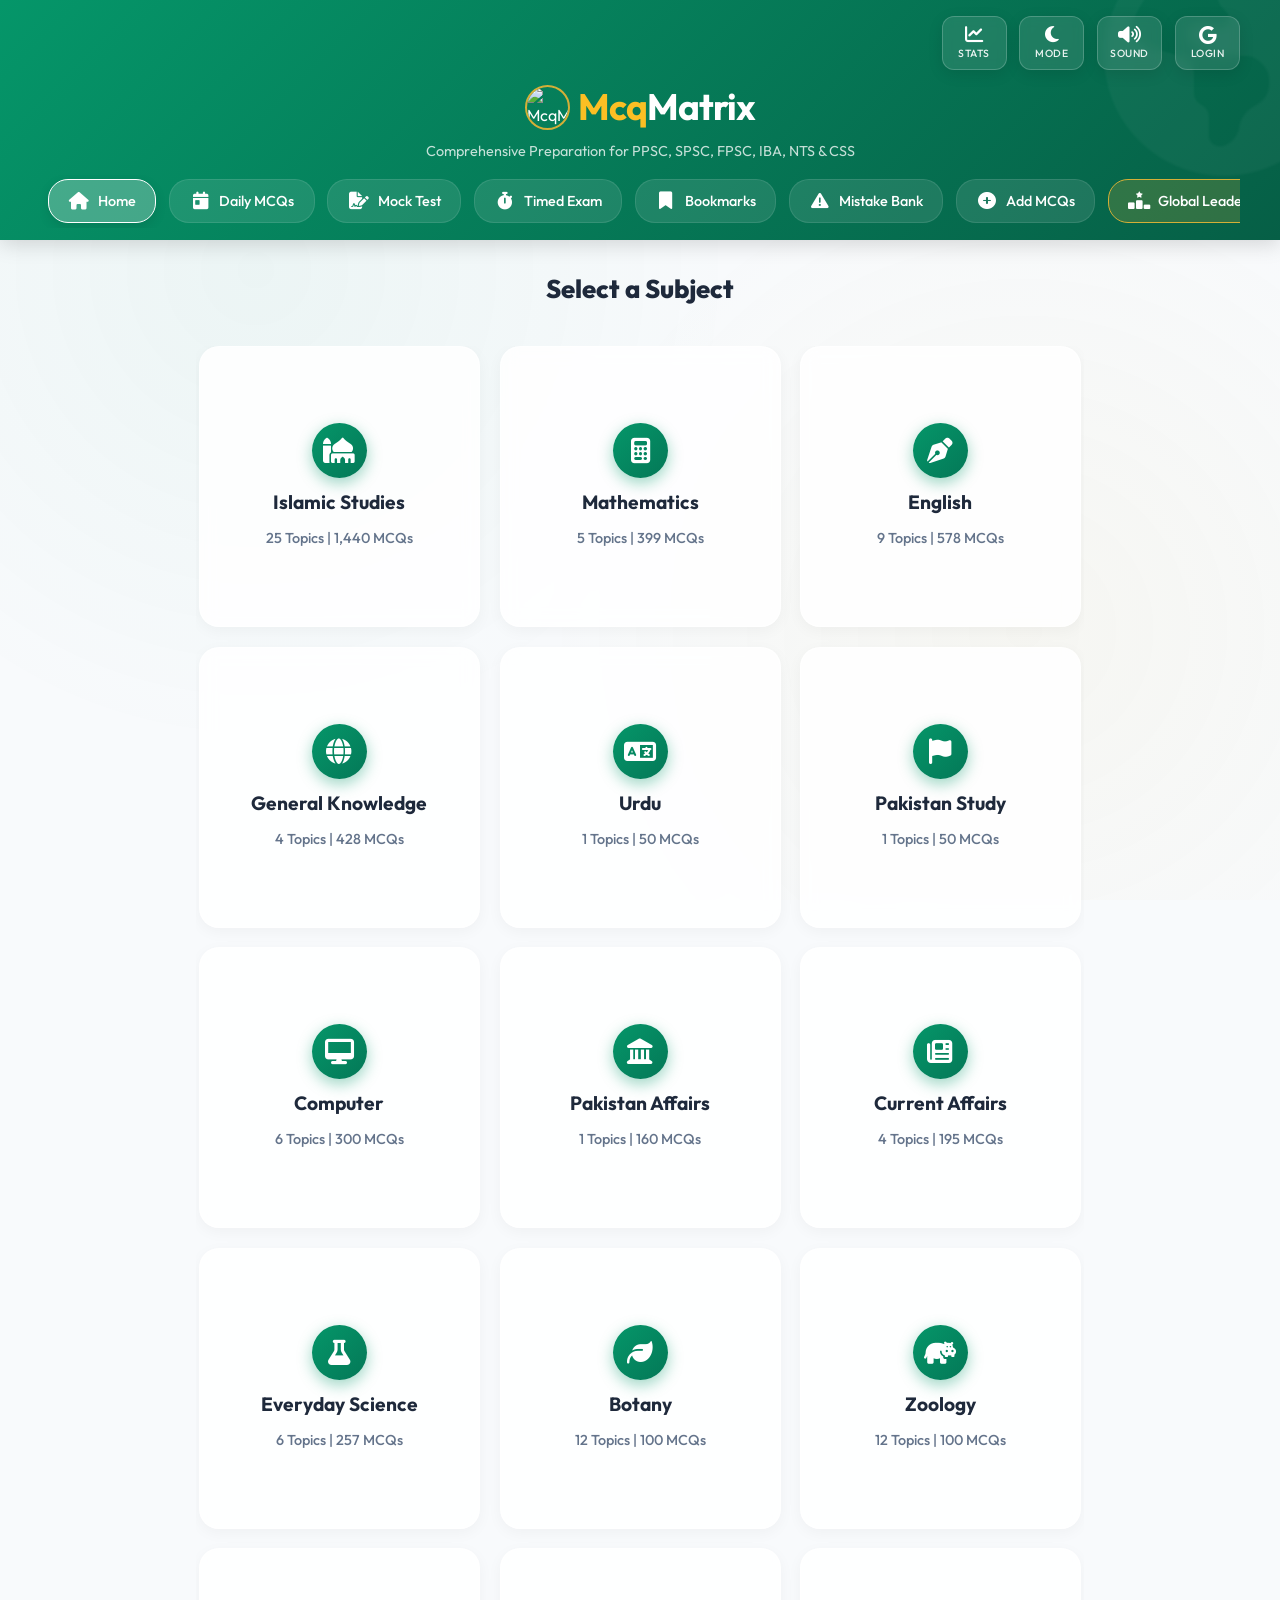
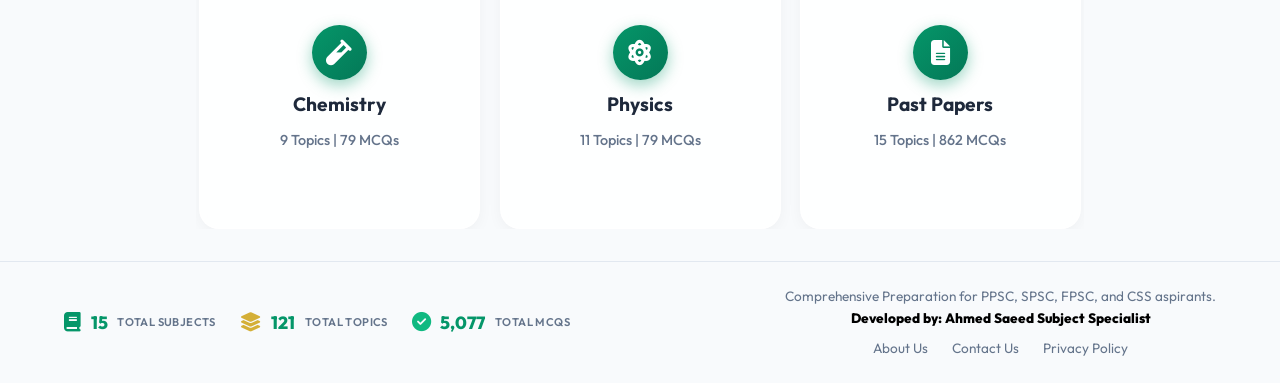
==== index.html @ e0c0b0e8 "Add files via upload" ====
<!DOCTYPE html>
<html lang="en">

<head>
    <meta charset="UTF-8">
    <meta name="viewport" content="width=device-width, initial-scale=1.0, maximum-scale=1.0, user-scalable=no">
    <meta name="theme-color" content="#1e40af">
    <script type="text/javascript">
        // GitHub Pages SPA Hero
        // https://github.com/rafgraph/spa-github-pages
        (function (l) {
            if (l.search[1] === '/') {
                var decoded = l.search.slice(1).split('&').map(function (s) {
                    return s.replace(/~and~/g, '&')
                }).join('?');
                window.history.replaceState(null, null,
                    l.pathname.slice(0, -1) + decoded + l.hash
                );
            }
        }(window.location))
    </script>
    <!-- Primary Meta Tags -->
    <title id="seo-title">McqMatrix | Competitive Exam Preparation</title>
    <meta name="title" id="seo-meta-title" content="McqMatrix | Competitive Exam Preparation">
    <meta name="description" id="seo-description"
        content="Comprehensive Preparation for PPSC, SPSC, FPSC, IBA, NTS & CSS. Master top-quality MCQs across multiple subjects online for free on McqMatrix.">


    <!-- Open Graph / Facebook -->
    <meta property="og:type" content="website">
    <meta property="og:url" id="og-url" content="https://ahmedsaeedss.github.io/">
    <meta property="og:title" id="og-title" content="McqMatrix | Competitive Exam Preparation">
    <meta property="og:description" id="og-description"
        content="Comprehensive Preparation for PPSC, SPSC, FPSC, IBA, NTS & CSS. Master top-quality MCQs across multiple subjects online for free.">
    <!-- Twitter -->
    <meta property="twitter:card" content="summary_large_image">
    <meta property="twitter:url" id="twitter-url" content="https://ahmedsaeedss.github.io/">
    <meta property="twitter:title" id="twitter-title" content="McqMatrix | Competitive Exam Preparation">
    <meta property="twitter:description" id="twitter-description"
        content="Comprehensive Preparation for PPSC, SPSC, FPSC, IBA, NTS & CSS. Master top-quality MCQs across multiple subjects online for free.">
    <link rel="preconnect" href="https://fonts.googleapis.com">
    <link rel="preconnect" href="https://fonts.gstatic.com" crossorigin>
    <link rel="preload" href="https://cdn.jsdelivr.net/npm/jameel-noori/fonts/jameel-noori-nastaleeq4.woff2" as="font" type="font/woff2" crossorigin>
    <link
        href="https://fonts.googleapis.com/css2?family=Outfit:wght@300;400;500;600;700&family=Amiri:wght@400;700&family=Playfair+Display:ital,wght@0,400..900;1,400..900&display=swap"
        rel="stylesheet">
    <link href="https://cdn.jsdelivr.net/npm/jameel-noori@1.1.2/jameel-noori.min.css" rel="stylesheet">

    <!-- Font Awesome -->
    <link rel="stylesheet" href="https://cdnjs.cloudflare.com/ajax/libs/font-awesome/6.5.1/css/all.min.css">

    <!-- Custom CSS -->
    <link rel="stylesheet" href="styles.css?v=1.1">

    <!-- PWA Manifest -->
    <link rel="manifest" href="manifest.json">
    <meta name="theme-color" content="#059669">
    <link rel="apple-touch-icon" href="icon-192x192.png">

    <!-- jsPDF & html2pdf Library for PDF Export -->
    <script src="https://cdnjs.cloudflare.com/ajax/libs/html2pdf.js/0.10.1/html2pdf.bundle.min.js"></script>
</head>

<body>
    <!-- Side Ad Banners (Desktop Only) -->
    <div class="side-ad-container left-ad">
        <span class="ad-label-vert">ADVERTISEMENT</span>
    </div>
    <div class="side-ad-container right-ad">
        <span class="ad-label-vert">ADVERTISEMENT</span>
    </div>

    <div id="menu-overlay" class="drawer-overlay hidden"></div>

    <div class="background-pattern"></div>

    <header class="app-header">
        <!-- Decorative Background Icons -->
        <div class="header-bg-icons">
            <i class="fa-solid fa-earth-americas globe-icon"></i>
            <i class="fa-solid fa-graduation-cap cap-icon"></i>
        </div>
        <div class="header-controls">
            <button id="menu-toggle" class="control-btn mobile-only" aria-label="Open Menu" title="Open Menu">
                <i class="fa-solid fa-bars"></i>
            </button>
            <button id="dashboard-toggle" class="control-btn" aria-label="View Dashboard" title="View Dashboard">
                <i class="fa-solid fa-chart-line"></i>
                <span class="btn-label">Stats</span>
            </button>
            <button id="theme-toggle" class="control-btn" aria-label="Toggle Dark Mode" title="Toggle Dark Mode">
                <i class="fa-solid fa-moon"></i>
                <span class="btn-label">Mode</span>
            </button>
            <button id="sound-toggle" class="control-btn" aria-label="Toggle Sound" title="Toggle Sound">
                <i class="fa-solid fa-volume-high"></i>
                <span class="btn-label">Sound</span>
            </button>
            <button id="auth-btn" class="control-btn auth-btn-unlogged" aria-label="Login with Google"
                title="Login with Google">
                <i class="fa-brands fa-google"></i>
                <span class="btn-label" id="auth-btn-label">Login</span>
            </button>
            <button id="install-app-btn" class="control-btn hidden" aria-label="Install App" title="Install App" style="color: #059669; border: 1px solid #059669; border-radius: 50%;">
                <i class="fa-solid fa-download"></i>
                <span class="btn-label">Install</span>
            </button>
        </div>
        <div class="logo" id="home-logo" style="cursor: pointer; display: flex; align-items: center; gap: 8px;">
            <img src="logo/mcqmatrix_logo.png" alt="McqMatrix Logo" style="height: 45px; width: 45px; border-radius: 50%; object-fit: cover; border: 2px solid var(--accent);">
            <h1 id="logo-text" style="margin: 0;"><span>Mcq</span>Matrix</h1>
        </div>



        <p class="subtitle">Comprehensive Preparation for PPSC, SPSC, FPSC, IBA, NTS & CSS</p>

        <nav class="main-nav">
            <ul class="nav-links">
                <li><a href="#" id="nav-home" class="nav-item active"><i class="fa-solid fa-house"></i> Home</a></li>
                <li><a href="#" id="nav-daily" class="nav-item"><i class="fa-solid fa-calendar-day"></i> Daily MCQs</a>
                </li>
                <li><a href="#" id="nav-mock" class="nav-item"><i class="fa-solid fa-file-signature"></i> Mock Test</a>
                </li>
                <li><a href="#" id="nav-exam" class="nav-item"><i class="fa-solid fa-stopwatch"></i> Timed Exam</a>
                </li>
                <li><a href="#" id="nav-bookmarks" class="nav-item"><i class="fa-solid fa-bookmark"></i> Bookmarks</a>
                </li>
                <li><a href="#" id="nav-mistakes" class="nav-item"><i class="fa-solid fa-triangle-exclamation"></i>
                        Mistake Bank</a>
                </li>
                <li><a href="#" id="nav-add-mcq" class="nav-item"><i class="fa-solid fa-circle-plus"></i>
                        Add MCQs</a>
                </li>
                <li><a href="#" id="nav-leaderboard" class="nav-item"
                        style="background: rgba(212, 175, 55, 0.2); border-color: var(--accent); color: var(--accent);"><i
                            class="fa-solid fa-ranking-star"></i> Global Leaderboard</a>
                </li>
                <li id="nav-item-admin" class="hidden"><a href="#" id="nav-admin" class="nav-item" style="color: #ef4444;"><i class="fa-solid fa-lock"></i> Admin</a></li>
            </ul>
        </nav>
    </header>

    <main class="app-container">

        <!-- Screen 1: Category/Subject Selection -->
        <section id="category-screen" class="screen active">
            
            <div class="category-header-row" style="position: relative; display: flex; align-items: center; justify-content: center; margin-bottom: 2rem; min-height: 50px; width: 100%;">
                <button class="back-btn hidden" id="back-to-prev-category" aria-label="Go back" style="position: absolute; left: 0; top: 50%; transform: translateY(-50%); margin-bottom: 0; padding: 0.5rem 1rem; white-space: nowrap; z-index: 10;">
                    <i class="fa-solid fa-arrow-left"></i> Back
                </button>
                <div class="screen-header" style="text-align: center; margin-bottom: 0; width: 100%;">
                    <h2 id="main-section-title" style="margin: 0; font-size: 1.6rem; font-weight: 800;">Select a Subject</h2>
                </div>
            </div>



            <!-- Job Alerts Section -->
            <div id="job-alerts-section" class="jobs-alerts-container hidden" style="margin-bottom: 2rem;">
                <div class="jobs-header" style="display: flex; align-items: center; gap: 0.5rem; margin-bottom: 1rem;">
                    <i class="fa-solid fa-bullhorn" style="color: #ef4444; font-size: 1.2rem;"></i>
                    <h3 style="margin: 0; font-size: 1.2rem;">Latest Jobs & Alerts</h3>
                </div>
                <div id="jobs-list" class="jobs-list" style="display: flex; flex-direction: column; gap: 0.8rem;">
                    <!-- Jobs will be injected here -->
                </div>
            </div>

            <div id="categories-grid" class="categories-grid">
                <!-- Categories/Subcategories will be injected here by JS -->
            </div>

        </section>

        <!-- Screen 2: Set (Quiz) Selection -->
        <section id="set-screen" class="screen">
            <button class="back-btn" id="back-to-home-from-sets" aria-label="Go back">
                <i class="fa-solid fa-arrow-left"></i> Back
            </button>
            <div class="screen-header">
                <h2 id="set-category-title">Category Quizzes</h2>
                <p>Select a 10-Question Quiz.</p>
            </div>
            <div class="categories-grid" id="sets-grid">
                <!-- Sets will be injected here by JS -->
            </div>
        </section>

        <!-- Screen 3: Quiz Application -->
        <section id="quiz-screen" class="screen">
            <div class="quiz-header" style="position: relative; display: flex; align-items: flex-start; justify-content: center; margin-bottom: 2rem; min-height: 60px; width: 100%;">
                <button id="back-to-categories" class="back-btn" title="Back" style="position: absolute; left: 0; top: 0; margin-bottom: 0; padding: 0.5rem 1rem; z-index: 10;">
                    <i class="fa-solid fa-arrow-left"></i> Back
                </button>
                <div class="header-info" style="text-align: center; width: 100%; display: flex; flex-direction: column; align-items: center;">
                    <h2 id="current-category-title" style="margin: 0 0 0.5rem 0; font-size: 1.5rem; font-weight: 800;">Topic Name</h2>
                    <div class="progress-info" style="width: 100%; max-width: 300px;">
                        <span id="question-progress-text">1 / 10</span>
                        <div class="progress-bar">
                            <div class="progress-fill" id="progress-fill"></div>
                        </div>
                    </div>
                </div>
            </div>


            <div class="timer-container" id="timer-container">
                <div class="timer-bar" id="timer-bar"></div>
                <div class="timer-text"><i class="fa-regular fa-clock"></i> <span id="time-left">60</span>s</div>
            </div>

            <div class="question-container">
                <div class="translate-bar">
                    <button id="read-aloud-btn" class="icon-btn" title="Read Aloud">
                        <i class="fa-solid fa-volume-high"></i>
                    </button>
                    <button id="translate-btn" class="secondary-btn translate-btn" aria-label="Toggle Urdu Translation"
                        title="Toggle Urdu Translation">
                        <i class="fa-solid fa-language"></i> <span class="trans-text"
                            style="font-family: 'Jameel Noori Nastaleeq', serif;">اردو</span>
                    </button>
                    <button id="bookmark-btn" class="icon-btn bookmark-btn" title="Bookmark Question">
                        <i class="fa-regular fa-bookmark"></i>
                    </button>
                </div>
                <h3 id="question-text" class="question-text">Question goes here?</h3>

                <div class="options-grid" id="options-container">
                    <!-- Options injected by JS -->
                </div>

                <div class="feedback-container hidden" id="feedback-container">
                    <div class="feedback-content">
                        <h4>Explanation:</h4>
                        <p id="explanation-text"></p>
                    </div>
                </div>

                <div class="action-buttons">
                    <button id="submit-btn" class="primary-btn" disabled>Check Answer</button>
                    <button id="next-btn" class="primary-btn hidden">Next Question &nbsp;<i
                            class="fa-solid fa-arrow-right"></i></button>
                </div>
            </div>
        </section>

        <!-- Screen 4: Results -->
        <section id="result-screen" class="screen">
            <div class="result-card">
                <div class="trophy-icon">
                    <i class="fa-solid fa-award"></i>
                </div>
                <h2>Quiz Completed!</h2>
                <p class="result-message" id="result-message">Great effort!</p>

                <div class="score-display">
                    <div class="score-circle">
                        <span id="final-score">0</span>
                        <span class="score-divider">/</span>
                        <span id="total-questions">10</span>
                    </div>
                </div>

                <!-- Detailed Analytics Report Card -->
                <div id="quiz-report-card" class="report-card hidden">
                    <h3><i class="fa-solid fa-chart-pie"></i> Detailed Performance Report</h3>
                    <div class="report-stats">
                        <div class="report-stat-item">
                            <span class="label">Time Taken</span>
                            <span id="report-time" class="value">00:00</span>
                        </div>
                        <div class="report-stat-item">
                            <span class="label">Accuracy</span>
                            <span id="report-accuracy" class="value">0%</span>
                        </div>
                    </div>
                    <div class="weak-areas">
                        <h4><i class="fa-solid fa-triangle-exclamation" style="color: var(--danger);"></i> Topics to
                            Improve:</h4>
                        <ul id="weak-topics-list"></ul>
                    </div>
                    <div class="chart-wrapper">
                        <canvas id="improvement-chart"></canvas>
                    </div>
                </div>

                <div class="result-actions" style="margin-top: 2rem;">
                    <button id="retry-btn" class="secondary-btn"><i class="fa-solid fa-rotate-right"></i> Retry Quiz</button>
                    <button id="next-set-btn" class="primary-btn hidden">Next Quiz <i class="fa-solid fa-forward"></i></button>
                    <button id="home-btn" class="primary-btn"><i class="fa-solid fa-house"></i> Home</button>
                </div>
            </div>
        </section>

        <!-- Screen: About Us -->
        <section id="about-screen" class="screen">
            <button class="back-btn back-to-home" aria-label="Go back">
                <i class="fa-solid fa-arrow-left"></i> Back to Home
            </button>
            <div class="screen-header">
                <h2>About Us</h2>
                <p>Welcome to McqMatrix</p>
            </div>
            <div class="info-content card" style="background: var(--card-bg); padding: 2rem; border-radius: 12px; margin-top: 1rem; border: 1px solid var(--border-color); box-shadow: var(--shadow);">
                <p><strong>McqMatrix</strong> is a leading online platform dedicated to providing high-quality, comprehensive Multiple Choice Questions (MCQs) for competitive exam preparation.</p>
                <p>Our mission is to empower students and professionals aiming for PPSC, SPSC, FPSC, IBA, NTS, and CSS exams with the best free resources available on the internet.</p>
                <p>Curated by <strong>Ahmed Saeed (Subject Specialist)</strong>, all data is meticulously checked for accuracy to ensure you get the reliable study material you deserve.</p>
            </div>

        </section>

        <!-- Screen: Contact Us -->
        <section id="contact-screen" class="screen">
            <button class="back-btn back-to-home" aria-label="Go back">
                <i class="fa-solid fa-arrow-left"></i> Back to Home
            </button>
            <div class="screen-header">
                <h2>Contact Us</h2>
                <p>We'd love to hear from you</p>
            </div>
            <div class="info-content card" style="background: var(--card-bg); padding: 2.5rem; border-radius: 16px; margin-top: 1rem; border: 1px solid var(--border-color); box-shadow: var(--shadow); max-width: 600px; margin-left: auto; margin-right: auto;">
                <p style="margin-bottom: 2rem; color: var(--text-muted); text-align: center;">Have a question, feedback, or found an error? Send us a message and our team will get back to you soon.</p>
                
                <form id="contact-form">
                    <div class="review-form-group">
                        <label for="contact-name"><i class="fa-solid fa-user"></i> Full Name <span style="color:red">*</span></label>
                        <input type="text" id="contact-name" class="form-control" placeholder="e.g. Ali Khan" required>
                    </div>

                    <div class="review-form-group">
                        <label for="contact-email"><i class="fa-solid fa-envelope"></i> Email Address <span style="color:red">*</span></label>
                        <input type="email" id="contact-email" class="form-control" placeholder="yourname@example.com" required>
                    </div>

                    <div class="review-form-group">
                        <label for="contact-subject"><i class="fa-solid fa-tag"></i> Subject / Reason</label>
                        <input type="text" id="contact-subject" class="form-control" placeholder="e.g. Question Correction, Feedback">
                    </div>

                    <div class="review-form-group">
                        <label for="contact-message"><i class="fa-solid fa-comment-dots"></i> Your Message <span style="color:red">*</span></label>
                        <textarea id="contact-message" class="form-control" rows="5" placeholder="Tell us more about your query..." required style="resize: vertical;"></textarea>
                    </div>

                    <button type="submit" id="contact-submit-btn" class="primary-btn full-width" style="justify-content: center; margin-top: 1rem; background: var(--primary);">
                        <span id="contact-btn-text">Send Message</span> <i id="contact-btn-icon" class="fa-solid fa-paper-plane"></i>
                    </button>
                </form>

                <div style="margin-top: 2rem; padding-top: 1.5rem; border-top: 1px solid var(--border-color); text-align: center;">
                    <p style="font-size: 0.9rem; color: var(--text-muted);">Alternatively, you can still reach us at:</p>
                    <a href="mailto:support@mcqsmaster.com" style="color: var(--primary); text-decoration: none; font-weight: 500;">support@mcqsmaster.com</a>
                </div>
            </div>
        </section>

        <!-- Screen: Privacy Policy -->
        <section id="privacy-screen" class="screen">
            <button class="back-btn back-to-home" aria-label="Go back">
                <i class="fa-solid fa-arrow-left"></i> Back to Home
            </button>
            <div class="screen-header">
                <h2>Privacy Policy</h2>
                <p>How we handle your data</p>
            </div>
            <div class="info-content card" style="background: var(--card-bg); padding: 2rem; border-radius: 12px; margin-top: 1rem; border: 1px solid var(--border-color); box-shadow: var(--shadow); font-size: 0.95rem; line-height: 1.6;">
                <h3>1. Information Collection</h3>
                <p>McqMatrix does not generally collect personally identifiable information unless you explicitly provide it (e.g., creating an admin account). We may use local storage to save your quiz progress and settings locally on your device.</p>

                
                <h3 style="margin-top: 1.5rem;">2. Cookies & Advertising</h3>
                <p>We use third-party advertising companies, such as Google AdSense, to serve ads when you visit our Website. These companies may use cookies to serve ads based on your prior visits to our website or other websites.</p>
                
                <h3 style="margin-top: 1.5rem;">3. Firebase Analytics</h3>
                <p>We utilize Google Firebase to aggregate anonymous usage data to improve application performance and user experience.</p>
            </div>
        </section>

    </main>

    <footer class="app-footer">
        <div class="footer-container">
            <!-- Stats on the Left -->
            <div id="public-stats-container" class="footer-stats-grid">
                <!-- Stats injected by JS -->
            </div>

            <!-- Content on the Right -->
            <div class="footer-main-content">
                <p>Comprehensive Preparation for PPSC, SPSC, FPSC, and CSS aspirants.</p>
                <p class="dev-credit">Developed by: Ahmed Saeed Subject Specialist</p>
                <div class="footer-links">
                    <a href="?p=about" class="footer-link">About Us</a>
                    <a href="?p=contact" class="footer-link">Contact Us</a>
                    <a href="?p=privacy" class="footer-link">Privacy Policy</a>
                </div>
            </div>
        </div>
    </footer>

    <!-- Audio Elements -->
    <audio id="sound-correct" src="https://assets.mixkit.co/active_storage/sfx/2000/2000-preview.mp3"
        preload="auto"></audio>
    <audio id="sound-incorrect" src="https://assets.mixkit.co/active_storage/sfx/2003/2003-preview.mp3"
        preload="auto"></audio>

    <!-- Scripts -->
    <!-- Screen 5: Dashboard Modal -->
    <div id="dashboard-modal" class="modal-overlay hidden">
        <div class="modal-content dashboard-modal">
            <div class="modal-header modal-header-premium">
                <h2><i class="fa-solid fa-id-card"></i> McqMatrix Progress</h2>
                <button id="close-dashboard" class="icon-btn" aria-label="Close Dashboard"><i class="fa-solid fa-xmark"></i></button>
            </div>

            <div class="dashboard-body">
                <div class="dashboard-left">
                    <div class="stats-grid-horizontal-premium">
                        <div class="stat-card-premium">
                            <i class="fa-solid fa-file-pen"></i>
                            <div class="stat-info">
                                <div class="stat-value" id="stats-total-quizzes">0</div>
                                <div class="stat-label">Quizzes Taken</div>
                            </div>
                        </div>
                        <div class="stat-card-premium">
                            <i class="fa-solid fa-bullseye"></i>
                            <div class="stat-info">
                                <div class="stat-value" id="stats-avg-score">0%</div>
                                <div class="stat-label">Avg Accuracy</div>
                            </div>
                        </div>
                        <div class="stat-card-premium">
                            <i class="fa-solid fa-award"></i>
                            <div class="stat-info">
                                <div class="stat-value" id="stats-total-correct">0</div>
                                <div class="stat-label">Total Correct</div>
                            </div>
                        </div>
                    </div>

                    <div class="analytics-card mt-4">
                        <h4><i class="fa-solid fa-chart-line"></i> Recent Performance Trend</h4>
                        <div class="trend-chart-premium" id="score-trend-chart">
                            <!-- Bars injected by JS -->
                        </div>
                    </div>

                    <div class="dashboard-actions">
                        <button id="reset-stats" class="danger-btn"><i class="fa-solid fa-rotate"></i> Reset
                            Progress</button>
                    </div>
                </div>
                <div class="dashboard-right">
                    <div class="performance-section">
                        <h3><i class="fa-solid fa-chart-simple"></i> Performance by Subject</h3>
                        <div id="subject-progress-list" class="subject-progress-list">
                            <!-- Progress bars injected by JS -->
                        </div>
                    </div>
                </div>
            </div>
        </div>
    </div>

    <!-- Screen 6: Timed Exam Selection Modal -->
    <div id="exam-modal" class="modal-overlay hidden">
        <div class="modal-content exam-selection-modal">
            <div class="modal-header">
                <h2><i class="fa-solid fa-stopwatch"></i> Timed Exam Setup</h2>
                <button id="close-exam-modal" class="icon-btn"><i class="fa-solid fa-xmark"></i></button>
            </div>

            <div class="exam-setup-body">
                <div class="setup-header-row">
                    <div class="setup-section-compact">
                        <h4><i class="fa-solid fa-hourglass-half"></i> Time</h4>
                        <p id="exam-duration-text" class="compact-text">45 Min</p>
                    </div>

                    <div class="setup-section-compact">
                        <h4><i class="fa-solid fa-list-ol"></i> Count</h4>
                        <div class="radio-group compact-radios">
                            <label class="radio-label">
                                <input type="radio" name="exam-count" value="50" checked>
                                <span>50</span>
                            </label>
                            <label class="radio-label">
                                <input type="radio" name="exam-count" value="100">
                                <span>100</span>
                            </label>
                        </div>
                    </div>
                </div>

                <div class="setup-section">
                    <h3><i class="fa-solid fa-layer-group"></i> 2. Select Subjects</h3>
                    <div id="exam-subject-list" class="subject-checkbox-list">
                        <!-- Subject checkboxes injected by JS -->
                    </div>
                </div>

                <button id="start-exam-btn" class="primary-btn"
                    style="width: 100%; justify-content: center; margin-top: 1.5rem;">
                    Start Exam <i class="fa-solid fa-play"></i>
                </button>
            </div>
        </div>
    </div>

    <!-- Screen 7: Global Leaderboard Modal -->
    <div id="leaderboard-modal" class="modal-overlay hidden">
        <div class="modal-content leaderboard-modal">
            <div class="modal-header" style="background: linear-gradient(135deg, var(--accent) 0%, #B8860B 100%);">
                <h2><i class="fa-solid fa-trophy"></i> Global Leaderboard</h2>
                <button id="close-leaderboard" class="icon-btn" style="color: white;"><i
                        class="fa-solid fa-xmark"></i></button>
            </div>
            <div class="leaderboard-body">
                <p style="text-align: center; color: var(--text-muted); margin-bottom: 1.5rem;">Top 50 highest scoring
                    users</p>
                <div class="leaderboard-list">
                    <table class="leaderboard-table">
                        <thead>
                            <tr>
                                <th>Rank</th>
                                <th>Name</th>
                                <th>Quizzes Taken</th>
                                <th>Correct</th>
                                <th>Avg Score</th>
                            </tr>
                        </thead>
                        <tbody id="leaderboard-tbody">
                            <tr>
                                <td colspan="5" style="text-align:center;">Loading...</td>
                            </tr>
                        </tbody>
                    </table>
                </div>
            </div>
        </div>
    </div>



    <!-- Login/Signup Modal -->
    <div id="login-modal" class="modal-overlay hidden">
        <div class="modal-content" style="max-width: 350px;">
            <div class="modal-header">
                <h2><i class="fa-solid fa-user-circle"></i> <span id="auth-modal-title">Sign In</span></h2>
                <button id="close-login-modal" class="icon-btn"><i class="fa-solid fa-xmark"></i></button>
            </div>
            <div class="modal-body" style="text-align: left;">
                
                <div class="auth-tabs">
                    <button id="tab-login" class="auth-tab active">Log In</button>
                    <button id="tab-signup" class="auth-tab">Sign Up</button>
                </div>
                

                <p id="auth-subtitle">
                    Welcome back! Please enter your details.
                </p>
                
                <div id="signup-username-group" class="review-form-group hidden">
                    <label for="signup-username">Username <span style="color:red">*</span></label>
                    <input type="text" id="signup-username" class="form-control" placeholder="Choose a username">
                </div>

                <div class="review-form-group">
                    <label for="login-email">Email Address <span style="color:red">*</span></label>
                    <input type="email" id="login-email" class="form-control" placeholder="Enter your email" required>
                </div>

                <div id="signup-phone-group" class="review-form-group hidden">
                    <label for="signup-phone">Phone Number <span style="color:red">*</span></label>
                    <input type="tel" id="signup-phone" class="form-control" placeholder="e.g. 03001234567">
                </div>

                <div class="review-form-group">
                    <label for="login-password">Password <span style="color:red">*</span></label>
                    <div style="position: relative;">
                        <input type="password" id="login-password" class="form-control" placeholder="Enter password" required>
                        <i class="fa-solid fa-eye-slash toggle-password" onclick="togglePasswordVisibility('login-password', this)" style="position: absolute; right: 12px; top: 50%; transform: translateY(-50%); cursor: pointer; color: var(--text-muted);"></i>
                    </div>
                </div>

                <div id="signup-confirm-group" class="review-form-group hidden">
                    <label for="signup-confirm-password">Confirm Password <span style="color:red">*</span></label>
                    <div style="position: relative;">
                        <input type="password" id="signup-confirm-password" class="form-control" placeholder="Repeat password">
                        <i class="fa-solid fa-eye-slash toggle-password" onclick="togglePasswordVisibility('signup-confirm-password', this)" style="position: absolute; right: 12px; top: 50%; transform: translateY(-50%); cursor: pointer; color: var(--text-muted);"></i>
                    </div>
                </div>

                <div id="admin-secret-group" class="review-form-group hidden">
                    <label for="admin-secret">Admin Secret Code <span style="color:red">*</span></label>
                    <input type="password" id="admin-secret" class="form-control" placeholder="Enter strictly confidential code">
                </div>

                <div id="forgot-password-link">
                    <a href="#" id="forgot-password-btn">
                        <i class="fa-solid fa-key"></i> Forgot Password?
                    </a>
                </div>
                
                <button id="submit-login-btn" class="primary-btn full-width"><span id="auth-action-text">Log In</span> <i id="auth-action-icon" class="fa-solid fa-arrow-right-to-bracket"></i></button>

                <div class="auth-divider" id="social-login-divider">
                    <span>OR</span>
                </div>

                <div class="social-login-group" id="social-login-group">
                    <button id="google-login-btn" class="social-btn google-btn">
                        <img src="https://www.svgrepo.com/show/475656/google-color.svg" alt="Google" width="20">
                        Continue with Google
                    </button>
                    <button id="facebook-login-btn" class="social-btn facebook-btn">
                        <img src="https://www.svgrepo.com/show/475647/facebook-color.svg" alt="Facebook" width="20">
                        Continue with Facebook
                    </button>
                </div>

            </div>
        </div>
    </div>

    <!-- Add MCQ Modal -->
    <div id="add-mcq-modal" class="modal-overlay hidden">
        <div class="modal-content add-mcq-modal-content" style="max-width: 600px;">
            <div class="modal-header">
                <h2><i class="fa-solid fa-circle-plus"></i> Add Your MCQs</h2>
                <button id="close-add-mcq-modal" class="icon-btn"><i class="fa-solid fa-xmark"></i></button>
            </div>
            <div class="modal-body" style="text-align: left;">
                <p style="margin-bottom: 1.5rem; color: var(--text-muted); font-size: 0.9rem;">
                    Contribute to the community! Provide a clear question, 4 options, and select the correct answer.
                </p>
                
                <div class="review-form-group">
                    <label for="mcq-category">Select Subject/Category <span style="color:red">*</span></label>
                    <select id="mcq-category" class="form-control" required>
                        <option value="">-- Choose Category --</option>
                        <!-- Options injected by JS -->
                    </select>
                </div>

                <div class="review-form-group">
                    <label for="mcq-question">Question Text <span style="color:red">*</span></label>
                    <textarea id="mcq-question" rows="3" placeholder="Type your question here..." required></textarea>
                </div>

                <div class="options-grid options-grid-mobile" style="display: grid; grid-template-columns: 1fr 1fr; gap: 1rem; margin-bottom: 1.5rem;">
                    <div class="review-form-group" style="margin-bottom: 0;">
                        <label for="mcq-opt-a">Option A <span style="color:red">*</span></label>
                        <input type="text" id="mcq-opt-a" placeholder="Enter option A" required>
                    </div>
                    <div class="review-form-group" style="margin-bottom: 0;">
                        <label for="mcq-opt-b">Option B <span style="color:red">*</span></label>
                        <input type="text" id="mcq-opt-b" placeholder="Enter option B" required>
                    </div>
                    <div class="review-form-group" style="margin-bottom: 0;">
                        <label for="mcq-opt-c">Option C <span style="color:red">*</span></label>
                        <input type="text" id="mcq-opt-c" placeholder="Enter option C" required>
                    </div>
                    <div class="review-form-group" style="margin-bottom: 0;">
                        <label for="mcq-opt-d">Option D <span style="color:red">*</span></label>
                        <input type="text" id="mcq-opt-d" placeholder="Enter option D" required>
                    </div>
                </div>

                <div class="review-form-group">
                    <label for="mcq-correct">Correct Answer <span style="color:red">*</span></label>
                    <select id="mcq-correct" class="form-control" required>
                        <option value="">-- Select Correct Option --</option>
                        <option value="0">Option A</option>
                        <option value="1">Option B</option>
                        <option value="2">Option C</option>
                        <option value="3">Option D</option>
                    </select>
                </div>

                <button id="submit-mcq-btn" class="primary-btn full-width" style="margin-top: 1rem;">Submit Question <i class="fa-solid fa-paper-plane"></i></button>
            </div>
        </div>
    </div>

    <!-- Admin Panel Modal -->
    <div id="admin-modal" class="modal-overlay hidden">
        <div class="modal-content admin-panel-modal" style="max-width: 1000px; max-height: 90vh; display: flex; flex-direction: column;">
            <div class="modal-header" style="border-bottom: 2px solid #ff0000;">
                <h2 style="color: #ff0000; font-weight: 800; text-shadow: 0 0 5px rgba(255,0,0,0.1);"><i class="fa-solid fa-user-shield"></i> Admin Control Panel</h2>
                <button id="close-admin-modal" class="icon-btn"><i class="fa-solid fa-xmark"></i></button>
            </div>
            
            <div class="admin-layout" style="display: flex; flex: 1; overflow: hidden;">
                <!-- Admin Sidebar -->
                <div class="admin-sidebar" style="width: 260px; background: var(--bg-secondary); border-right: 1px solid var(--border-color); padding: 1.5rem 1.2rem; overflow-y: auto; display: flex; flex-direction: column; gap: 2rem;">
                    
                    <!-- Admin Sidebar Header Area -->
                    <div style="display: flex; align-items: center; gap: 0.8rem; padding-left: 0.5rem;">
                        <div style="width: 38px; height: 38px; background: #fff1f2; color: #ff0000; border: 1px solid #ff0000; border-radius: 50%; display: flex; align-items: center; justify-content: center; font-weight: 800; font-size: 1.2rem;">
                            A
                        </div>
                        <div style="line-height: 1.2;">
                            <div style="font-weight: 800; font-size: 0.95rem; color: #ff0000; text-shadow: 0 0 4px rgba(255,0,0,0.1);">McqMatrix ADMIN</div>
                            <div style="font-size: 0.8rem; color: var(--text-muted);">Admin Control Panel</div>
                        </div>

                    </div>

                    <ul class="admin-nav-list" style="list-style: none; padding: 0; margin: 0; display: flex; flex-direction: column; gap: 0.8rem; align-items: flex-start;">
                        <li>
                            <button class="admin-tab-btn admin-btn-outline active" data-tab="admin-dashboard" onclick="switchAdminTab('admin-dashboard', this)">
                                <i class="fa-solid fa-border-all"></i> Dashboard
                            </button>
                        </li>
                        <li>
                            <button class="admin-tab-btn admin-btn-outline" data-tab="admin-jobs" onclick="switchAdminTab('admin-jobs', this)">
                                <i class="fa-solid fa-briefcase"></i> Manage Jobs
                            </button>
                        </li>
                        <li>
                            <button class="admin-tab-btn admin-btn-outline" data-tab="admin-users" onclick="switchAdminTab('admin-users', this)">
                                <i class="fa-solid fa-users"></i> Manage Users
                            </button>
                        </li>
                        <li>
                            <button class="admin-tab-btn admin-btn-outline" data-tab="admin-pending" onclick="switchAdminTab('admin-pending', this)">
                                <i class="fa-regular fa-square-check"></i> Pending Approvals
                            </button>
                        </li>
                        <li>
                            <button class="admin-tab-btn admin-btn-outline" data-tab="admin-edit-mcqs" onclick="switchAdminTab('admin-edit-mcqs', this)">
                                <i class="fa-solid fa-pen-to-square"></i> Edit/Delete MCQs
                            </button>
                        </li>
                        <li>
                            <button class="admin-tab-btn admin-btn-outline" data-tab="admin-export" onclick="switchAdminTab('admin-export', this)">
                                <i class="fa-solid fa-download"></i> Export Data
                            </button>
                        </li>
                        <li style="margin-top: 1rem; padding-top: 1rem; border-top: 1px solid var(--border-color); width: 100%;">
                            <button id="admin-logout-btn" class="admin-tab-btn" onclick="const navLogout = document.getElementById('nav-logout'); if(navLogout) navLogout.click();" style="color: #ef4444; background: rgba(239, 68, 68, 0.1); border: 1px solid rgba(239, 68, 68, 0.2); width: 100%;">
                                <i class="fa-solid fa-right-from-bracket"></i> Logout
                            </button>
                        </li>
                    </ul>
                </div>

                <!-- Admin Main Content Area -->
                <div class="admin-main-content" style="flex: 1; padding: 1.5rem; overflow-y: auto; background: var(--bg-primary);">
                    
                    <!-- Tab 1: Dashboard -->
                    <div id="admin-dashboard" class="admin-tab-content active">
                        <h3><i class="fa-solid fa-chart-pie"></i> Platform Overview</h3>
                        <div class="stats-grid-vertical" style="display: grid; grid-template-columns: repeat(auto-fit, minmax(200px, 1fr)); gap: 1rem; margin-top: 1.5rem;">
                            <div class="stat-card">
                                <i class="fa-solid fa-users" style="color: #3b82f6;"></i>
                                <div class="stat-info">
                                    <div class="stat-value" id="admin-total-users">0</div>
                                    <div class="stat-label">Total Users</div>
                                </div>
                            </div>
                            <div class="stat-card">
                                <i class="fa-solid fa-database" style="color: #10b981;"></i>
                                <div class="stat-info">
                                    <div class="stat-value" id="admin-total-mcqs">0</div>
                                    <div class="stat-label">Total MCQs</div>
                                </div>
                            </div>
                            <div class="stat-card">
                                <i class="fa-solid fa-list-check" style="color: #f59e0b;"></i>
                                <div class="stat-info">
                                    <div class="stat-value" id="admin-pending-count">0</div>
                                    <div class="stat-label">Pending Reviews</div>
                                </div>
                            </div>
                        </div>

                        <!-- Visitor Demographics Section -->
                        <div style="margin-top: 2rem;">
                            <h3><i class="fa-solid fa-earth-americas"></i> Visitor Demographics</h3>
                            <p style="margin-bottom: 1rem; color: var(--text-muted); font-size: 0.95rem;">
                                Geographic location of your audience.
                            </p>
                            <div class="table-container" style="overflow-x: auto; max-height: 250px;">
                                <table class="leaderboard-table" style="width: 100%;">
                                    <thead>
                                        <tr>
                                            <th>Country</th>
                                            <th>Visitors Count</th>
                                        </tr>
                                    </thead>
                                    <tbody id="admin-visitor-stats">
                                        <tr>
                                            <td colspan="2" style="text-align:center;">Loading analytics...</td>
                                        </tr>
                                    </tbody>
                                </table>
                            </div>
                        </div>
                    </div>

                    <!-- Tab: Manage Jobs -->
                    <div id="admin-jobs" class="admin-tab-content hidden">
                        <h3><i class="fa-solid fa-briefcase"></i> Manage Jobs & Alerts</h3>
                        <p style="margin-bottom: 1.5rem; color: var(--text-muted); font-size: 0.95rem;">
                            Add, edit, or remove job alerts and test date announcements.
                        </p>

                        <!-- Add New Alert Form -->
                        <div class="job-form-container">
                            <h4><i class="fa-solid fa-plus-circle"></i> Add New Alert</h4>
                            
                            <div class="job-form-grid">
                                <div class="review-form-group" style="grid-column: span 2;">
                                    <label for="admin-job-title"><i class="fa-solid fa-briefcase"></i> Job Title / Alert <span style="color:red">*</span></label>
                                    <input type="text" id="admin-job-title" class="form-control" placeholder="e.g. FPSC Custom Inspector" required>
                                </div>

                                <div class="review-form-group">
                                    <label for="admin-job-dept"><i class="fa-solid fa-building"></i> Department</label>
                                    <input type="text" id="admin-job-dept" class="form-control" placeholder="e.g. FPSC, PPSC">
                                </div>

                                <div class="review-form-group">
                                    <label for="admin-job-deadline"><i class="fa-solid fa-calendar-alt"></i> Deadline <span style="color:red">*</span></label>
                                    <input type="date" id="admin-job-deadline" class="form-control" required>
                                </div>

                                <div class="review-form-group">
                                    <label for="admin-job-link"><i class="fa-solid fa-link"></i> Application Link</label>
                                    <input type="url" id="admin-job-link" class="form-control" placeholder="https://...">
                                </div>

                                <div class="review-form-group">
                                    <label for="admin-job-image-file"><i class="fa-solid fa-image"></i> Upload Image</label>
                                    <input type="file" id="admin-job-image-file" class="form-control" accept="image/*">
                                    <input type="hidden" id="admin-job-image" value="">
                                    <div id="admin-job-image-preview" style="margin-top: 0.5rem; display: none;">
                                        <img src="" style="max-width: 120px; border-radius: 8px; border: 1px solid var(--border-color);" alt="Preview">
                                    </div>
                                </div>
                            </div>

                            <button id="admin-add-job-btn" class="primary-btn" style="width: 100%; margin-top: 1.5rem; justify-content: center;">
                                <i class="fa-solid fa-paper-plane"></i> <span id="admin-add-job-btn-text">Publish Alert</span>
                            </button>
                        </div>

                        <h4><i class="fa-solid fa-list-check"></i> Active Alerts</h4>
                        <div class="table-container" style="overflow-x: auto; margin-top: 1rem;">
                            <table class="leaderboard-table" style="width: 100%;">
                                <thead>
                                    <tr>
                                        <th>Title</th>
                                        <th>Dept.</th>
                                        <th>Deadline</th>
                                        <th>Actions</th>
                                    </tr>
                                </thead>
                                <tbody id="admin-jobs-list">
                                    <tr>
                                        <td colspan="4" style="text-align:center;">Loading jobs...</td>
                                    </tr>
                                </tbody>
                            </table>
                        </div>
                    </div>

                    <!-- Tab 2: Pending Approvals -->
                    <div id="admin-pending" class="admin-tab-content hidden">
                        <h3><i class="fa-solid fa-list-check"></i> Pending Approvals</h3>
                        <p style="margin-bottom: 1.5rem; color: var(--text-muted); font-size: 0.95rem;">
                            Review and approve MCQs submitted by users.
                        </p>
                        <div id="admin-pending-list" style="display: flex; flex-direction: column; gap: 1rem;">
                            <!-- Pending questions injected here -->
                        </div>
                    </div>

                    <!-- Tab 3: Manage Users -->
                    <div id="admin-users" class="admin-tab-content hidden">
                        <h3><i class="fa-solid fa-users-gear"></i> Manage Users</h3>
                        <div style="display: flex; justify-content: space-between; align-items: center; margin-bottom: 1.5rem; flex-wrap: wrap; gap: 1rem;">
                            <p style="margin: 0; color: var(--text-muted); font-size: 0.95rem;">
                                View registered users and their roles (Admin / User).
                            </p>
                            <button id="admin-open-add-user-btn" class="primary-btn" style="background: #10b981; border-color: #10b981;">
                                <i class="fa-solid fa-plus-circle"></i> Add New User
                            </button>
                        </div>
                        <div class="table-container" style="overflow-x: auto;">
                            <table class="leaderboard-table" style="width: 100%;">
                                <thead>
                                    <tr>
                                        <th>Role</th>
                                        <th>Name</th>
                                        <th>Joined</th>
                                        <th>Actions</th>
                                    </tr>
                                </thead>
                                <tbody id="admin-users-list">
                                    <tr>
                                        <td colspan="4" style="text-align:center;">Loading users...</td>
                                    </tr>
                                </tbody>
                            </table>
                        </div>
                    </div>

                    <!-- Tab 4: Edit/Delete MCQs -->
                    <div id="admin-edit-mcqs" class="admin-tab-content hidden">
                        <h3><i class="fa-solid fa-pen-to-square"></i> Edit Database</h3>
                        <div class="review-form-group" style="margin-top: 1rem;">
                            <label for="admin-category-select">Select Category to Edit</label>
                            <select id="admin-category-select" class="form-control">
                                <option value="">-- Choose Category --</option>
                                <!-- Categories injected by JS -->
                            </select>
                        </div>
                        <div id="admin-edit-mcq-list" style="display: flex; flex-direction: column; gap: 1rem; margin-top: 1.5rem;">
                            <p style="text-align: center; color: var(--text-muted);">Select a category above to load questions.</p>
                        </div>
                    </div>

                    <!-- Tab 5: Export Data -->
                    <div id="admin-export" class="admin-tab-content hidden">
                        <h3><i class="fa-solid fa-download"></i> Export Options</h3>
                        <p style="margin-bottom: 1.5rem; color: var(--text-muted); font-size: 0.95rem;">
                            Download the entire MCQ database for backup or offline reading.
                        </p>
                        
                        <div style="margin-bottom: 1.5rem;">
                            <label for="admin-export-category-select" style="display: block; margin-bottom: 0.5rem; font-weight: 500;">Select Category for PDF:</label>
                            <select id="admin-export-category-select" style="width: 100%; padding: 0.8rem; border-radius: 8px; border: 1px solid var(--border-color); background: var(--bg-color); color: var(--text-main); font-family: inherit; font-size: 1rem;">
                                <option value="all">All Categories (Complete Database)</option>
                                <!-- Categories injected by JS -->
                            </select>
                        </div>
                        
                        <div style="display: flex; gap: 1rem; flex-wrap: wrap;">
                            <button id="admin-save-data-js-btn" class="primary-btn" style="background: #3b82f6; border-color: #3b82f6;">
                                <i class="fa-solid fa-floppy-disk"></i> Save & Download (data.js)
                            </button>
                            
                            <button id="admin-export-json-btn" class="primary-btn" style="background: #10b981; border-color: #10b981;">
                                <i class="fa-solid fa-file-code"></i> Export as JSON (Data Backup)
                            </button>
                            
                            <button id="admin-export-pdf-btn" class="primary-btn" style="background: #ef4444; border-color: #ef4444;">
                                <i class="fa-solid fa-file-pdf"></i> Export as PDF (Printable)
                            </button>
                        </div>
                        
                        <div style="margin-top: 2rem; padding-top: 1.5rem; border-top: 1px dashed var(--border-color);">
                            <h4 style="margin-bottom: 0.8rem; color: #f59e0b;"><i class="fa-solid fa-cloud-arrow-up"></i> Live Cloud Sync</h4>
                            <p style="margin-bottom: 1rem; color: var(--text-muted); font-size: 0.9rem;">
                                Upload the entire offline data.js database into Firebase Cloud Firestore. Do this only once to initialize the live database.
                            </p>
                            <button id="admin-migrate-firebase-btn" class="primary-btn" style="background: #f59e0b; border-color: #f59e0b; color: white;">
                                <i class="fa-solid fa-cloud-arrow-up"></i> Migrate Offline Data to Firebase
                            </button>
                        </div>
                    </div>

                </div>
            </div>
        </div>
    <!-- Admin: Edit User Modal -->
    <div id="edit-user-modal" class="modal-overlay hidden">
        <div class="modal-content" style="max-width: 400px;">
            <div class="modal-header">
                <h2><i class="fa-solid fa-user-pen"></i> Edit User Account</h2>
                <button id="close-edit-user-modal" class="icon-btn"><i class="fa-solid fa-xmark"></i></button>
            </div>
            <div class="modal-body" style="text-align: left;">
                <input type="hidden" id="edit-user-uid">
                
                <div class="review-form-group">
                    <label for="edit-user-name">Display Name</label>
                    <input type="text" id="edit-user-name" class="form-control" placeholder="Full Name">
                </div>

                <div class="review-form-group">
                    <label for="edit-user-email">Email Address</label>
                    <input type="email" id="edit-user-email" class="form-control" placeholder="user@example.com">
                </div>

                <div class="review-form-group">
                    <label for="edit-user-password">New Password (Override)</label>
                    <input type="text" id="edit-user-password" class="form-control" placeholder="Leave blank to keep current">
                </div>
                
                <div class="review-form-group">
                    <label for="edit-user-role">Account Role</label>
                    <select id="edit-user-role" class="form-control">
                        <option value="user">User</option>
                        <option value="admin">Admin</option>
                    </select>
                </div>
                
                <p style="font-size: 0.85rem; color: var(--text-muted); margin-bottom: 1.5rem;">
                    Admin role gives full access to the control panel. Credentials set here will override login access.
                </p>

                <button id="save-user-changes-btn" class="primary-btn full-width">
                    <i class="fa-solid fa-floppy-disk"></i> Save Admin Overrides
                </button>
            </div>
        </div>
    </div>




    <script src="data.js"></script>
    <script src="https://cdn.jsdelivr.net/npm/canvas-confetti@1.6.0/dist/confetti.browser.min.js"></script>
    <script src="https://cdn.jsdelivr.net/npm/chart.js"></script>

    <!-- Firebase SDKs (Compat version for Drop-in Vanilla JS) -->
    <script src="https://www.gstatic.com/firebasejs/10.9.0/firebase-app-compat.js"></script>
    <script src="https://www.gstatic.com/firebasejs/10.9.0/firebase-auth-compat.js"></script>
    <script src="https://www.gstatic.com/firebasejs/10.9.0/firebase-firestore-compat.js"></script>
    <script src="https://www.gstatic.com/firebasejs/10.9.0/firebase-storage-compat.js"></script>

    <!-- Firebase Sync Logic (Must be loaded before script.js) -->
    <script src="firebase-sync.js"></script>

    <!-- Admin: Add New User Modal -->
    <div id="admin-add-user-modal" class="modal-overlay hidden">
        <div class="modal-content" style="max-width: 400px;">
            <div class="modal-header" style="border-bottom: 2px solid #10b981;">
                <h2 style="color: #10b981;"><i class="fa-solid fa-user-plus"></i> Create New Account</h2>
                <button id="close-admin-add-user-modal" class="icon-btn"><i class="fa-solid fa-xmark"></i></button>
            </div>
            <div class="modal-body" style="text-align: left;">
                <div class="review-form-group">
                    <label for="new-user-name">Full Name <span style="color:red">*</span></label>
                    <input type="text" id="new-user-name" class="form-control" placeholder="e.g. Ali Khan">
                </div>

                <div class="review-form-group">
                    <label for="new-user-email">Email Address <span style="color:red">*</span></label>
                    <input type="email" id="new-user-email" class="form-control" placeholder="user@example.com">
                </div>

                <div class="review-form-group">
                    <label for="new-user-password">Password <span style="color:red">*</span></label>
                    <div style="position: relative;">
                        <input type="password" id="new-user-password" class="form-control" placeholder="Min 6 characters">
                        <i class="fa-solid fa-eye-slash toggle-password" onclick="togglePasswordVisibility('new-user-password', this)" style="position: absolute; right: 12px; top: 50%; transform: translateY(-50%); cursor: pointer; color: var(--text-muted);"></i>
                    </div>
                </div>
                
                <div class="review-form-group">
                    <label for="new-user-role">Assign Role</label>
                    <select id="new-user-role" class="form-control">
                        <option value="user">User</option>
                        <option value="admin">Admin</option>
                    </select>
                </div>
                
                <p style="font-size: 0.85rem; color: var(--text-muted); margin-bottom: 1.5rem;">
                    The user will be able to log in immediately with these credentials. Admin users will have full dashboard access.
                </p>

                <button id="admin-create-user-confirm-btn" class="primary-btn full-width" style="background: #10b981; border-color: #10b981;">
                    <i class="fa-solid fa-user-check"></i> Create Account
                </button>
            </div>
        </div>
    </div>

    <!-- Job Image Modal -->
    <div id="job-image-modal" class="modal hidden">
        <div class="modal-content" style="max-width: 600px; padding: 1.5rem; text-align: center;">
            <button class="close-modal" id="close-job-modal"><i class="fa-solid fa-xmark"></i></button>
            <h3 id="job-modal-title" style="margin-bottom: 1rem;">Job Title</h3>
            <img id="job-modal-image" src="" alt="Job Advertisement" style="max-width: 100%; max-height: 60vh; object-fit: contain; border-radius: 8px; margin-bottom: 1rem; display: none;">
            <div id="job-modal-details" style="text-align: left; margin-bottom: 1rem; color: var(--text-muted); font-size: 0.95rem;">
                <!-- Details injected here -->
            </div>
            <a id="job-modal-link" href="#" target="_blank" class="primary-btn" style="display: inline-block; text-decoration: none;"><i class="fa-solid fa-up-right-from-square"></i> Apply Now</a>
        </div>
    </div>

    <div id="copy-toast" class="copy-success-toast">
        <i class="fa-solid fa-circle-check"></i> Link copied to clipboard!
    </div>

    <script src="script.js"></script>
    <script>
        if ('serviceWorker' in navigator) {
            window.addEventListener('load', () => {
                navigator.serviceWorker.register('service-worker.js')
                    .then(registration => {
                        console.log('PWA ServiceWorker registration successful with scope: ', registration.scope);
                    })
                    .catch(err => {
                        console.log('PWA ServiceWorker registration failed: ', err);
                    });
            });
        }
    </script>
</body>
</html>
---- styles.css ----
/* ============================================================
   MCQs MASTER PREMIUM STYLESHEET (V.4.0)
   Designed for Mobile App & Web Accessibility
   Color Palette: Emerald Green & Gold Accents
   Features: Glassmorphism, Responsive Grid, Dark Mode Ready
============================================================ */

/* ============================================================
   GLOBAL SCROLLBAR STYLING (Premium & Thin)
============================================================ */
::-webkit-scrollbar {
    width: 6px;
    height: 6px;
}

::-webkit-scrollbar-track {
    background: transparent;
}

::-webkit-scrollbar-thumb {
    background: rgba(5, 150, 105, 0.2);
    border-radius: 10px;
    transition: background 0.3s ease;
}

::-webkit-scrollbar-thumb:hover {
    background: rgba(5, 150, 105, 0.5);
}

/* For Firefox */
* {
    scrollbar-width: thin;
    scrollbar-color: rgba(5, 150, 105, 0.2) transparent;
}

:root {
    /* Primary Color Palette (Premium Emerald) */
    --primary: #059669;
    --primary-dark: #047857;
    --primary-light: #34d399;
    --primary-glow: rgba(5, 150, 105, 0.4);
    
    /* Luxury Gold Accent */
    --accent: #d4af37;
    --accent-dark: #b8860b;
    --accent-light: #f4cf6d;
    
    /* Semantic Colors */
    --success: #10b981;
    --danger: #ef4444;
    --warning: #f59e0b;
    --info: #3b82f6;
    
    /* Glassmorphism System - Light Mode (Default) */
    --bg-color: #f8fafc;
    --card-bg: rgba(255, 255, 255, 0.85);
    --glass-bg: rgba(255, 255, 255, 0.7);
    --glass-border: rgba(255, 255, 255, 0.5);
    --border-color: #e2e8f0;
    --text-main: #1e293b;
    --text-muted: #64748b;
    --text-light: #94a3b8;
    
    /* Shadows & Effects */
    --shadow-sm: 0 1px 2px rgba(0,0,0,0.05);
    --shadow-md: 0 4px 6px -1px rgba(0,0,0,0.1), 0 2px 4px -1px rgba(0,0,0,0.06);
    --shadow-lg: 0 10px 15px -3px rgba(0,0,0,0.1), 0 4px 6px -2px rgba(0,0,0,0.05);
    --shadow-premium: 0 20px 40px -15px rgba(5, 150, 105, 0.2);
    --blur: 12px;
}

/* Dark Mode Overrides (Applied to Root) */
[data-theme="dark"] {
    --bg-color: #0f172a;
    --card-bg: rgba(30, 41, 59, 0.85);
    --glass-bg: rgba(15, 23, 42, 0.7);
    --glass-border: rgba(255, 255, 255, 0.08);
    --border-color: #334155;
    --text-main: #f1f5f9;
    --text-muted: #94a3b8;
    --text-light: #64748b;
    
    --shadow-premium: 0 20px 40px -15px rgba(0, 0, 0, 0.4);
}

/* Base Resets */
* {
    margin: 0;
    padding: 0;
    box-sizing: border-box;
    -webkit-tap-highlight-color: transparent;
}

html {
    scroll-behavior: smooth;
    font-size: 16px;
}

@font-face {
    font-family: 'JameelNooriNastaliq';
    src: url('https://cdn.jsdelivr.net/npm/jameel-noori/fonts/jameel-noori-nastaleeq4.woff2') format('woff2');
    font-weight: normal;
    font-style: normal;
    font-display: swap; /* Show fallback immediately, then swap to Jameel Noori */
}

body {
    font-family: 'Outfit', -apple-system, BlinkMacSystemFont, 'Segoe UI', Roboto, sans-serif;
    color: var(--text-main);
    background-color: var(--bg-color);
    line-height: 1.6;
    overflow-x: hidden;
    transition: background-color 0.3s ease, color 0.3s ease;
}

.nastaliq {
    font-family: 'JameelNooriNastaliq', 'Noto Nastaliq Urdu', serif !important;
    line-height: 2.2 !important;
    direction: rtl !important;
}

a { text-decoration: none; color: inherit; }
ul { list-style: none; }
button { cursor: pointer; border: none; background: none; font-family: inherit; }

/* Custom Scrollbar */
::-webkit-scrollbar { width: 6px; }
::-webkit-scrollbar-track { background: var(--bg-color); }
::-webkit-scrollbar-thumb { background: var(--primary-light); border-radius: 10px; }
::-webkit-scrollbar-thumb:hover { background: var(--primary); }

/* Background Patterns */
.background-pattern {
    position: fixed;
    top: 0;
    left: 0;
    width: 100%;
    height: 100%;
    z-index: -1;
    background: radial-gradient(circle at 20% 30%, rgba(5, 150, 105, 0.05) 0%, transparent 40%),
                radial-gradient(circle at 80% 70%, rgba(212, 175, 55, 0.05) 0%, transparent 40%);
    pointer-events: none;
}

/* ============================================================
   HEADER & NAVIGATION
============================================================ */

.app-header {
    background: linear-gradient(135deg, var(--primary) 0%, #065f46 100%);
    padding: 1rem 2.5rem 0.5rem; /* Increased from 1.5rem to 2.5rem to move buttons inside */
    position: sticky;
    top: 0;
    z-index: 100001;
    text-align: center;
    box-shadow: 0 4px 20px rgba(0, 0, 0, 0.15);
    color: white;
    overflow: hidden; /* Ensure ghost icons don't spill out */
}

/* Decorative Backdrop Icons */
.header-bg-icons {
    position: absolute;
    top: 0;
    left: 0;
    width: 100%;
    height: 100%;
    pointer-events: none;
    overflow: hidden;
    z-index: 0;
}

.header-bg-icons i {
    position: absolute;
    color: rgba(255, 255, 255, 0.04); /* Ultra faint white */
    filter: blur(1px);
}

.globe-icon {
    font-size: 15rem;
    top: -4rem;
    right: -4rem;
    animation: rotateGlobe 60s linear infinite;
}

.cap-icon {
    font-size: 10rem;
    bottom: -2rem;
    left: -2rem;
    transform: rotate(-15deg);
    opacity: 0.03;
}

@keyframes rotateGlobe {
    from { transform: rotate(0deg); }
    to { transform: rotate(360deg); }
}

@media (max-width: 768px) {
    .app-header {
        padding: 0.5rem 1.8rem 0.25rem; /* Increased further from 1.2rem to 1.8rem */
    }
}

.header-controls {
    display: flex;
    justify-content: flex-end;
    gap: 0.8rem;
    margin-bottom: 0.5rem;
}

.control-btn {
    display: flex;
    flex-direction: column;
    align-items: center;
    justify-content: center;
    width: 65px; /* Uniform width for desktop buttons */
    height: 54px; /* Uniform height for desktop buttons */
    padding: 2px;
    border-radius: 12px;
    background: rgba(255, 255, 255, 0.1);
    border: 1px solid rgba(255, 255, 255, 0.2);
    color: white;
    font-size: 0.8rem;
    transition: all 0.2s cubic-bezier(0.175, 0.885, 0.32, 1.275);
    box-shadow: 0 4px 15px rgba(0,0,0,0.1);
    backdrop-filter: blur(5px);
    -webkit-backdrop-filter: blur(5px);
}

.control-btn i { font-size: 1.15rem; margin-bottom: 2px; color: white; }
.control-btn .btn-label { font-size: 0.65rem; font-weight: 500; text-transform: uppercase; letter-spacing: 0.5px; opacity: 0.9; color: white; }
.control-btn:active { transform: scale(0.9); }
.control-btn:hover { background: rgba(255, 255, 255, 0.2); border-color: white; }

/* Logo Styles */
.logo {
    display: flex;
    align-items: center;
    justify-content: center;
    gap: 0.8rem;
    margin-bottom: 0.2rem;
    color: white;
    text-decoration: none;
}

.logo i {
    font-size: 2.5rem; /* Large logo for desktop */
    color: white;
    filter: drop-shadow(0 0 10px rgba(255,255,255,0.2));
}

.logo h1 {
    font-size: 2.6rem; /* Large text for desktop */
    font-weight: 700;
    letter-spacing: -1px;
    color: white;
}

.logo h1 span {
    color: #fbbf24;
}

.subtitle {
    color: rgba(255,255,255,0.9);
    font-size: 0.9rem;
    font-weight: 400; /* No bold as requested */
    max-width: 600px;
    margin: 0 auto 0.75rem;
    opacity: 0.85;
}

.main-nav {
    overflow-x: auto;
    padding: 0.25rem 0;
    -ms-overflow-style: none;
    scrollbar-width: none;
    margin-bottom: 0.25rem;
}

.nav-links {
    display: flex;
    justify-content: center;
    flex-wrap: nowrap; /* Strictly single line on desktop */
    gap: 0.25rem; /* Tighter gap to fit more items */
    padding: 0 1rem;
    margin: 0 auto;
    width: max-content; /* Allow container to be as wide as its content */
    min-width: 100%;
}

.nav-item {
    display: inline-flex;
    align-items: center;
    gap: 0.3rem;
    padding: 0.3rem 0.5rem; /* More compact padding */
    border-radius: 8px;
    background: rgba(255, 255, 255, 0.08);
    color: white !important;
    font-size: 0.78rem; /* Slightly smaller font to fit 9 items */
    font-weight: 500 !important;
    border: 1px solid rgba(255, 255, 255, 0.1);
    transition: all 0.3s ease;
    text-decoration: none;
    white-space: nowrap; /* Force text to stay in one line */
}

.nav-item i { font-size: 0.9rem; width: 16px; text-align: center; color: white !important; }

/* Ultimate High-Contrast Red Admin Link */
#nav-admin {
    background: #ff3333 !important; /* Solid Vibrant Red */
    color: white !important; /* High contrast white text */
    border-color: #e60000 !important;
    box-shadow: 0 4px 10px rgba(255, 0, 0, 0.3) !important;
    font-weight: 600 !important;
}

#nav-admin i {
    color: white !important;
}

.nav-item.active {
    background: rgba(255, 255, 255, 0.2);
    border-color: white;
    box-shadow: 0 4px 10px rgba(0,0,0,0.1);
}

.nav-item:hover:not(.active) { background: rgba(255, 255, 255, 0.15); border-color: rgba(255,255,255,0.4); }

@media (max-width: 480px) {
    .app-header { padding: 0.5rem 1.8rem; } /* Increased further from 1.2rem to 1.8rem */
    .header-controls { 
        justify-content: space-between; 
        gap: 0.4rem; 
        margin-bottom: 0.5rem; 
        width: 100%;
    }
    .control-btn { 
        height: 40px; 
        min-width: 40px; 
        padding: 2px;
        border-radius: 10px;
    }
    .control-btn .btn-label { display: none; }
    .control-btn i { font-size: 1.2rem; margin-bottom: 0; }
    
    .logo i { font-size: 1.4rem; }
    .logo h1 { font-size: 1.3rem; }
    .subtitle { font-size: 0.7rem; margin-bottom: 0.8rem; }
}



/* Navigation Links */
.main-nav {
    overflow-x: auto;
    padding-bottom: 5px;
    -ms-overflow-style: none;
    scrollbar-width: none;
    transition: transform 0.3s cubic-bezier(0.4, 0, 0.2, 1);
}

.main-nav::-webkit-scrollbar { display: none; }

.nav-links {
    display: flex;
    justify-content: flex-start;
    gap: 0.8rem;
    white-space: nowrap;
    padding: 0 0.5rem;
}

.nav-item {
    display: inline-flex;
    align-items: center;
    gap: 0.5rem;
    padding: 0.6rem 1.2rem;
    border-radius: 20px;
    background: rgba(255, 255, 255, 0.1);
    color: white !important;
    font-size: 0.9rem;
    font-weight: 600;
    border: 1px solid rgba(255, 255, 255, 0.1);
    transition: all 0.3s ease;
    text-decoration: none;
}

.nav-item.active {
    background: rgba(255, 255, 255, 0.25);
    color: white !important;
    border-color: white;
    box-shadow: 0 4px 12px rgba(0,0,0,0.1);
}

.nav-item i { font-size: 1.1rem; width: 22px; text-align: center; color: white !important; }
.nav-item:hover:not(.active) { background: rgba(255, 255, 255, 0.2); border-color: rgba(255,255,255,0.4); }

/* Sidebar/Drawer specifically for Mobile */
.mobile-only { display: none; }

 @media (max-width: 768px) {
    .mobile-only { display: flex; }
    
    .main-nav {
        position: fixed;
        left: 0;
        top: 0;
        width: 285px;
        height: 100vh;
        background: var(--bg-color) !important; /* Solid background */
        z-index: 100002;
        display: none;
        flex-direction: column;
        padding: 4rem 1.5rem 2rem 1.5rem;
        transform: translateX(-105%);
        transition: transform 0.4s cubic-bezier(0.4, 0, 0.2, 1);
        box-shadow: 20px 0 50px rgba(0,0,0,0.3);
        border-right: 1px solid var(--border-color);
        overflow-y: auto;
    }
    
    .main-nav.active {
        display: flex;
        transform: translateX(0);
    }
    
    .nav-links {
        flex-direction: column;
        white-space: normal;
        gap: 0.5rem;
        width: 100%;
    }

    .main-nav .nav-item {
        color: var(--text-main) !important;
        background: transparent;
        border: none;
        width: 100%;
        justify-content: flex-start;
        padding: 0.8rem 1.2rem;
        border-radius: 12px;
    }

    .main-nav .nav-item i {
        color: var(--primary) !important;
    }

    .main-nav .nav-item.active {
        background: rgba(5, 150, 105, 0.1);
        color: var(--primary) !important;
        border: 1px solid rgba(5, 150, 105, 0.2);
    }

    /* Red Admin link in sidebar - Fix invisible text */
    .main-nav #nav-admin {
        background: #ff3333 !important;
        color: white !important;
        border: 1px solid #e60000 !important;
    }
    .main-nav #nav-admin i {
        color: white !important;
    }
    
    .nav-item {
        width: 100%;
        padding: 0.8rem 1.25rem;
        border-radius: 14px;
        justify-content: flex-start;
        font-size: 1rem;
    }
    
    .nav-item i { font-size: 1.2rem; }

    /* Add a brand logo to the top of side menu if desired via JS or CSS psuedo */
    .main-nav::before {
        content: 'MCQs Master';
        display: block;
        font-size: 1.5rem;
        font-weight: 800;
        color: var(--primary);
        margin-bottom: 2rem;
        padding-left: 0.5rem;
    }
}

/* Timed Exam Setup Styles */
.exam-setup-body {
    padding: 1.5rem;
    display: flex;
    flex-direction: column;
    gap: 2rem;
}

.setup-section h3 {
    font-size: 1.1rem;
    color: var(--primary);
    margin-bottom: 1.25rem;
    padding-bottom: 0.5rem;
    border-bottom: 1px solid var(--border-color);
}

.subject-checkbox-list {
    display: flex;
    flex-wrap: wrap;
    gap: 0.75rem;
}

.subject-checkbox-item {
    cursor: pointer;
    position: relative;
    user-select: none;
}

.subject-checkbox-item input {
    position: absolute;
    opacity: 0;
    cursor: pointer;
    height: 0;
    width: 0;
}

.subject-checkbox-item span {
    display: inline-flex;
    align-items: center;
    padding: 0.5rem 1rem;
    background: var(--bg-secondary);
    border: 1.5px solid var(--border-color);
    border-radius: 25px;
    font-size: 0.85rem;
    font-weight: 600;
    color: var(--text-muted);
    transition: all 0.3s cubic-bezier(0.4, 0, 0.2, 1);
}

.subject-checkbox-item:hover span {
    border-color: var(--primary);
    background: rgba(5, 150, 105, 0.05);
}

.subject-checkbox-item input:checked + span {
    background: var(--primary);
    color: white;
    border-color: var(--primary);
    box-shadow: 0 4px 12px rgba(5, 150, 105, 0.3);
}

/* Radio Group as Tabs */
.radio-group {
    display: flex;
    gap: 1rem;
}

.radio-label {
    flex: 1;
    cursor: pointer;
    position: relative;
}

.radio-label input {
    position: absolute;
    opacity: 0;
}

.radio-label span {
    display: flex;
    justify-content: center;
    align-items: center;
    padding: 0.8rem;
    background: var(--bg-secondary);
    border: 2px solid var(--border-color);
    border-radius: 12px;
    font-weight: 700;
    color: var(--text-muted);
    transition: all 0.3s ease;
}

.radio-label input:checked + span {
    border-color: var(--primary);
    color: var(--primary);
    background: rgba(5, 150, 105, 0.05);
}

#exam-duration-text {
    font-size: 1.5rem;
    font-weight: 800;
    color: var(--primary);
    text-align: center;
    background: rgba(5, 150, 105, 0.05);
    padding: 1rem;
    border-radius: 12px;
    margin: 0;
}

.setup-header-row {
    display: flex;
    gap: 1.25rem;
    margin-bottom: 0.5rem;
}

.setup-section-compact {
    flex: 1;
    display: flex;
    flex-direction: column;
    gap: 0.75rem;
}

.setup-section-compact h4 {
    font-size: 0.85rem;
    color: var(--primary);
    text-transform: uppercase;
    letter-spacing: 0.5px;
    margin: 0;
    display: flex;
    align-items: center;
    gap: 0.4rem;
}

.compact-text {
    font-size: 1.2rem !important;
    padding: 0.6rem !important;
    font-weight: 800 !important;
}

.compact-radios .radio-label span {
    padding: 0.5rem 0.75rem !important;
    font-size: 0.95rem !important;
    border-radius: 10px !important;
}

.drawer-overlay {
    position: fixed;
    top: 0;
    left: 0;
    width: 100%;
    height: 100%;
    background: rgba(0, 0, 0, 0.4);
    backdrop-filter: blur(4px);
    z-index: 90000; /* Lower than main-nav */
    transition: opacity 0.3s ease;
}

.drawer-overlay.hidden {
    opacity: 0;
    pointer-events: none;
}

/* ============================================================
   MAIN CONTAINER & SCREENS
============================================================ */

.app-container {
    max-width: 920px; /* Reduced for smaller cards on desktop */
    margin: 0 auto;
    padding: 1.5rem 1rem 2rem 1rem; /* Space for bottom nav or app feel */
    min-height: calc(100vh - 180px);
}

.screen {
    display: none;
    animation: fadeIn 0.4s cubic-bezier(0.4, 0, 0.2, 1);
}

.screen.active { display: block; }

@keyframes fadeIn {
    from { opacity: 0; transform: translateY(10px); }
    to { opacity: 1; transform: translateY(0); }
}

.screen-header {
    text-align: center;
    margin-bottom: 2rem;
}

.screen-header h2 { font-size: 1.6rem; font-weight: 700; color: var(--text-main); margin-bottom: 0.3rem; }
.screen-header p { color: var(--text-muted); font-size: 0.95rem; }

/* Category Grid Implementation (Premium Mobile Optimized) */
.categories-grid {
    display: grid;
    grid-template-columns: repeat(2, 1fr); /* Default 2-column mobile */
    gap: 0.8rem; /* Tighter gap for small screens */
    padding: 0 0.2rem;
    content-visibility: auto; /* Performance: optimize off-screen rendering */
    contain-intrinsic-size: 150px 1000px; 
}

@media (min-width: 640px) { .categories-grid { grid-template-columns: repeat(3, 1fr) !important; gap: 0.8rem; } }
@media (min-width: 1024px) { .categories-grid { grid-template-columns: repeat(3, 1fr) !important; gap: 1.25rem; } }

.category-card {
    background: var(--card-bg);
    backdrop-filter: blur(8px);
    -webkit-backdrop-filter: blur(8px);
    border: 1px solid var(--glass-border);
    border-radius: 20px; /* More standard app-like radius */
    padding: 1.5rem 1rem; /* Base padding for desktop */
    aspect-ratio: 1 / 1; /* Make items perfectly square as requested */
    text-align: center;
    transition: all 0.35s ease;
    will-change: transform; /* Performance: hint for GPU acceleration */
    box-shadow: 0 4px 15px rgba(0, 0, 0, 0.04); /* Subtler shadow for grid items */
    display: flex;
    flex-direction: column;
    align-items: center;
    justify-content: center;
    gap: 0.8rem; /* Tighter gap */
    position: relative;
    overflow: hidden;
    cursor: pointer;
}

.category-icon {
    width: 55px; /* Slightly smaller for density */
    height: 55px;
    background: linear-gradient(135deg, var(--primary), var(--primary-dark));
    border-radius: 50%;
    display: flex;
    align-items: center;
    justify-content: center;
    color: white;
    font-size: 1.6rem;
    box-shadow: 0 5px 15px var(--primary-glow);
    transition: all 0.3s ease;
}

.category-card:active { transform: scale(0.97); }

.category-card h3 { 
    font-size: 1.2rem; /* Comfortable size for desktop */
    font-weight: 700; 
    color: var(--text-main); 
    line-height: 1.2; 
    margin: 0;
    word-wrap: break-word; 
    overflow-wrap: break-word;
    word-break: break-word; 
}

.category-card p {
    color: var(--text-muted);
    font-size: 0.9rem; /* Base size for desktop */
    font-weight: 500;
    margin: 0;
    white-space: nowrap;
}

/* Hover effects for Grid Style */
@media (hover: hover) {
    .category-card:hover { 
        border-color: var(--primary);
        background: var(--bg-color);
        box-shadow: 0 12px 25px -10px rgba(5, 150, 105, 0.2);
    }
    .category-card:hover .category-icon { 
        transform: translateY(-5px); 
    }
}

/* Progress indicator inside card */
.cat-progress-badge {
    position: absolute;
    top: 10px;
    right: 10px;
    background: var(--success);
    color: white;
    font-size: 0.65rem;
    padding: 2px 6px;
    border-radius: 10px;
    font-weight: 800;
    text-transform: uppercase;
}

/* Back Button Component */
.back-btn {
    display: inline-flex;
    align-items: center;
    gap: 0.6rem;
    padding: 0.6rem 1.2rem;
    border-radius: 12px;
    background: var(--card-bg);
    border: 1.5px solid var(--border-color);
    color: var(--text-main);
    font-weight: 700;
    font-size: 0.95rem;
    margin-bottom: 1.5rem;
    transition: all 0.23s ease;
}

.back-btn:active { transform: translateX(-5px); }
.back-btn:hover { background: var(--bg-color); border-color: var(--primary); color: var(--primary); }

/* Header Info in Quiz View */
.quiz-header {
    display: flex;
    align-items: center;
    gap: 1rem;
    margin-bottom: 2rem;
    max-width: 800px;
    margin-left: auto;
    margin-right: auto;
}

.header-info { flex: 1; min-width: 0; }
.header-info h2 { font-size: 1.2rem; font-weight: 700; color: var(--text-main); white-space: nowrap; overflow: hidden; text-overflow: ellipsis; margin-bottom: 0.5rem; }

.progress-info {
    display: flex;
    align-items: center;
    gap: 1rem;
}

#question-progress-text { font-size: 0.85rem; font-weight: 700; color: var(--primary); font-variant-numeric: tabular-nums; }

.progress-bar {
    flex: 1;
    height: 6px;
    background: var(--border-color);
    border-radius: 10px;
    overflow: hidden;
}

.progress-fill {
    height: 100%;
    background: linear-gradient(90deg, var(--primary-light), var(--primary));
    width: 0%;
    transition: width 0.4s cubic-bezier(0.4, 0, 0.2, 1);
}

/* ============================================================
   QUIZ SCREEN COMPONENTS
============================================================ */

.timer-container {
    height: 48px;
    background: var(--card-bg);
    backdrop-filter: blur(var(--blur));
    -webkit-backdrop-filter: blur(var(--blur));
    border: 1px solid var(--glass-border);
    border-radius: 24px;
    display: flex;
    align-items: center;
    padding: 0 1.25rem;
    margin: 0 auto 2rem auto;
    position: relative;
    overflow: hidden;
    box-shadow: var(--shadow-sm);
    max-width: 800px;
}

.timer-bar {
    position: absolute;
    top: 0;
    left: 0;
    height: 100%;
    background: rgba(5, 150, 105, 0.1);
    width: 100%;
    transition: width 1s linear;
}

.timer-text {
    position: relative;
    z-index: 2;
    display: flex;
    align-items: center;
    gap: 0.5rem;
    font-weight: 800;
    font-size: 1.1rem;
    color: var(--primary);
    font-variant-numeric: tabular-nums;
}

.question-container {
    background: var(--card-bg);
    backdrop-filter: blur(var(--blur));
    -webkit-backdrop-filter: blur(var(--blur));
    border: 1px solid var(--glass-border);
    border-radius: 28px;
    padding: 2.5rem 2rem;
    margin: 0 auto 2rem auto;
    box-shadow: var(--shadow-lg);
    position: relative;
    max-width: 800px;
}

.translate-bar {
    display: flex;
    justify-content: space-between;
    align-items: center;
    gap: 1rem;
    margin-bottom: 2rem;
}

.icon-btn {
    width: 44px;
    height: 44px;
    border-radius: 12px;
    display: flex;
    align-items: center;
    justify-content: center;
    background: var(--bg-color);
    border: 1px solid var(--border-color);
    color: var(--text-muted);
    transition: all 0.2s cubic-bezier(0.175, 0.885, 0.32, 1.275);
}

.icon-btn i { font-size: 1.1rem; }
.icon-btn:active { transform: scale(0.92); }
.icon-btn:hover { background: var(--primary); color: white; border-color: var(--primary); }
.icon-btn.active { color: var(--primary); border-color: var(--primary); background: rgba(5, 150, 105, 0.1); }

.translate-btn {
    display: flex;
    align-items: center;
    gap: 0.5rem;
    padding: 0.7rem 1.25rem;
    border-radius: 14px;
    background: var(--bg-color);
    border: 1px solid var(--border-color);
    color: var(--text-main);
    font-weight: 700;
    font-size: 0.95rem;
    transition: all 0.2s ease;
    flex: none !important; /* Prevent stretching on desktop */
}

.translate-btn i { font-size: 1.1rem; color: var(--primary); }
.translate-btn:active { transform: scale(0.96); }
.translate-btn.active { background: var(--primary); color: white; border-color: var(--primary); }
.translate-btn.active i { color: white; }

.question-text {
    font-size: 1.55rem;
    font-weight: 800;
    color: var(--text-main);
    line-height: 1.4;
    margin-bottom: 2rem;
    text-align: left;
    word-break: break-word;
}

[dir="rtl"] .question-text {
    font-family: 'Amiri', 'Noto Nastaliq Urdu', serif;
    font-size: 1.8rem;
    line-height: 1.8;
}

/* Options Grid Implementation */
.options-grid {
    display: grid;
    grid-template-columns: 1fr;
    gap: 0.8rem;
    margin-bottom: 2rem;
}

.option-btn {
    display: flex;
    align-items: center;
    gap: 1rem;
    padding: 1rem 1.25rem;
    background: var(--card-bg);
    border: 2px solid var(--border-color);
    border-radius: 18px;
    color: var(--text-main);
    font-size: 1.1rem;
    font-weight: 600;
    text-align: left;
    transition: all 0.25s cubic-bezier(0.4, 0, 0.2, 1);
    position: relative;
    overflow: hidden;
}

.option-btn::before {
    content: '';
    position: absolute;
    top: 0;
    left: 0;
    width: 5px;
    height: 100%;
    background: var(--primary);
    opacity: 0;
    transition: opacity 0.2s ease;
}

.option-btn:active { transform: scale(0.98); }

/* Option Button States */
.option-btn.selected { border-color: var(--primary); background: rgba(5, 150, 105, 0.05); }
.option-btn.selected::before { opacity: 1; }

.option-btn.correct { border-color: var(--success); background: rgba(16, 185, 129, 0.1); color: var(--success); }
.option-btn.correct::before { background: var(--success); opacity: 1; }

.option-btn.incorrect { border-color: var(--danger); background: rgba(239, 68, 68, 0.1); color: var(--danger); }
.option-btn.incorrect::before { background: var(--danger); opacity: 1; }

.option-btn:disabled { 
    cursor: default; 
    opacity: 0.7; 
}
.option-btn:disabled:not(.correct):not(.incorrect) { border-color: var(--border-color); opacity: 0.5; }

/* Desktop hover effects for options */
@media (hover: hover) {
    .option-btn:hover:not(:disabled):not(.selected) {
        border-color: var(--primary-light);
        background: rgba(5, 150, 105, 0.03);
        transform: translateX(5px);
    }
}

/* Feedback & Action Buttons */
.feedback-container {
    background: rgba(59, 130, 246, 0.05);
    border: 1px dashed var(--info);
    border-radius: 15px;
    padding: 1.25rem;
    margin-bottom: 2rem;
    animation: slideUp 0.3s ease;
}

@keyframes slideUp { from { opacity: 0; transform: translateY(10px); } to { opacity: 1; transform: translateY(0); } }

.feedback-container h4 { color: var(--info); font-size: 1rem; margin-bottom: 0.5rem; }
.feedback-container p { font-size: 0.95rem; color: var(--text-main); }

.action-buttons {
    display: flex;
    gap: 1rem;
}

.primary-btn {
    flex: 1;
    display: flex;
    align-items: center;
    justify-content: center;
    gap: 0.8rem;
    padding: 1rem 1.5rem;
    background: linear-gradient(135deg, var(--primary), var(--primary-dark));
    color: white;
    border-radius: 18px;
    font-size: 1.1rem;
    font-weight: 700;
    box-shadow: 0 8px 16px -4px var(--primary-glow);
    transition: all 0.3s cubic-bezier(0.175, 0.885, 0.32, 1.275);
}

.primary-btn:active { transform: scale(0.95); box-shadow: none; }
.primary-btn:disabled { 
    background: var(--text-light); 
    box-shadow: none; 
    cursor: not-allowed; 
    opacity: 0.6; 
}

.secondary-btn {
    flex: 1;
    display: flex;
    align-items: center;
    justify-content: center;
    gap: 0.8rem;
    padding: 1rem 1.5rem;
    background: var(--card-bg);
    color: var(--primary);
    border: 2px solid var(--primary);
    border-radius: 18px;
    font-size: 1.1rem;
    font-weight: 700;
    transition: all 0.23s ease;
}

.secondary-btn:active { transform: scale(0.95); }
.secondary-btn:hover { background: var(--primary); color: white; }

/* ============================================================
   RESULTS SCREEN
============================================================ */

.result-card {
    background: var(--card-bg);
    backdrop-filter: blur(var(--blur));
    -webkit-backdrop-filter: blur(var(--blur));
    border: 1px solid var(--glass-border);
    border-radius: 32px;
    padding: 3rem 2rem;
    text-align: center;
    box-shadow: var(--shadow-premium);
    animation: resultPop 0.6s cubic-bezier(0.175, 0.885, 0.32, 1.275);
}

@keyframes resultPop { from { opacity: 0; transform: scale(0.85); } to { opacity: 1; transform: scale(1); } }

.trophy-icon {
    font-size: 4.5rem;
    color: var(--accent);
    margin-bottom: 1.5rem;
    animation: trophyFloat 3s infinite ease-in-out;
    filter: drop-shadow(0 10px 15px rgba(212, 175, 55, 0.3));
}

@keyframes trophyFloat {
    0%, 100% { transform: translateY(0) rotate(0deg); }
    50% { transform: translateY(-15px) rotate(5deg); }
}

.result-card h2 { font-size: 2rem; font-weight: 800; color: var(--text-main); margin-bottom: 0.5rem; }
.result-message { color: var(--text-muted); font-size: 1.1rem; margin-bottom: 2.5rem; }

.score-display {
    display: flex;
    justify-content: center;
    margin-bottom: 3rem;
}

.score-circle {
    width: 150px;
    height: 150px;
    border-radius: 50%;
    background: var(--card-bg);
    border: 8px solid var(--primary);
    box-shadow: 0 0 25px var(--primary-glow);
    display: flex;
    flex-direction: column;
    align-items: center;
    justify-content: center;
    position: relative;
}

#final-score { font-size: 3.5rem; font-weight: 900; color: var(--primary); line-height: 1; }
.score-divider { font-size: 1.2rem; color: var(--text-muted); font-weight: 700; }
#total-questions { font-size: 1.5rem; font-weight: 700; color: var(--text-muted); }

/* Report Card (Analytics) Styles */
.report-card {
    margin-top: 2rem;
    padding: 1.5rem;
    background: var(--bg-color);
    border-radius: 20px;
    border: 1.5px solid var(--border-color);
    text-align: left;
    animation: fadeIn 0.8s ease;
}

.report-card h3 { font-size: 1.2rem; margin-bottom: 1rem; color: var(--text-main); display: flex; align-items: center; gap: 0.6rem; }

.report-stats {
    display: grid;
    grid-template-columns: 1fr 1fr;
    gap: 1rem;
    margin-bottom: 1.5rem;
}

.report-stat-item {
    background: var(--card-bg);
    padding: 1rem;
    border-radius: 14px;
    border: 1px solid var(--glass-border);
    display: flex;
    flex-direction: column;
    align-items: center;
}

.report-stat-item .label { font-size: 0.75rem; color: var(--text-muted); font-weight: 700; text-transform: uppercase; margin-bottom: 0.2rem; }
.report-stat-item .value { font-size: 1.2rem; font-weight: 800; color: var(--primary); }

.weak-areas { margin-bottom: 1.5rem; }
.weak-areas h4 { font-size: 0.95rem; margin-bottom: 0.8rem; color: var(--text-main); }
.weak-areas ul { display: flex; flex-wrap: wrap; gap: 0.5rem; }
.weak-areas li { 
    background: rgba(239, 68, 68, 0.1); 
    color: var(--danger); 
    padding: 0.4rem 0.8rem; 
    border-radius: 12px; 
    font-size: 0.85rem; 
    font-weight: 700; 
}

.result-actions {
    display: flex;
    flex-direction: column;
    gap: 1rem;
    max-width: 500px;
    margin: 2rem auto 0 auto !important;
}

@media (min-width: 640px) {
    .result-actions { 
        display: grid;
        grid-template-columns: 1fr 1fr; 
        gap: 1.2rem;
    }
    /* Make the Home button span full width in the grid if it's the last item */
    #home-btn {
        grid-column: span 2;
        margin-top: 0.5rem;
    }
}

.hidden { display: none !important; }

/* ============================================================
   MODALS & OVERLAYS SYSTEM
============================================================ */

.modal-overlay {
    position: fixed;
    top: 0;
    left: 0;
    width: 100%;
    height: 100%;
    background: rgba(0, 0, 0, 0.4);
    backdrop-filter: blur(8px);
    -webkit-backdrop-filter: blur(8px);
    z-index: 200000;
    display: flex;
    align-items: center;
    justify-content: center;
    padding: 1rem;
    animation: modalBackdrop 0.3s ease;
}

@keyframes modalBackdrop { from { opacity: 0; } to { opacity: 1; } }

.modal-content {
    background: var(--card-bg);
    border: 1px solid var(--glass-border);
    border-radius: 28px;
    width: 100%;
    max-width: 500px;
    max-height: 90vh;
    box-shadow: var(--shadow-premium);
    overflow-y: auto;
    animation: modalPop 0.4s cubic-bezier(0.175, 0.885, 0.32, 1.275);
    position: relative;
    padding-bottom: 2rem;
}

@keyframes modalPop { from { opacity: 0; transform: scale(0.9); } to { opacity: 1; transform: scale(1); } }

.modal-header {
    background: linear-gradient(135deg, var(--primary), var(--primary-dark));
    padding: 1.5rem;
    color: white;
    display: flex;
    align-items: center;
    justify-content: space-between;
    position: sticky;
    top: 0;
    z-index: 10;
}

.modal-header h2 { font-size: 1.25rem; font-weight: 700; display: flex; align-items: center; gap: 0.8rem; }
.modal-header .icon-btn { background: rgba(255, 255, 255, 0.2); border: none; color: white; }

.modal-body { padding: 1.5rem; }

/* ============================================================
   PREMIUM DASHBOARD REDESIGN
============================================================ */

.dashboard-modal {
    max-width: 850px !important;
    background: var(--card-bg) !important;
    border: 1px solid var(--glass-border) !important;
    box-shadow: var(--shadow-premium) !important;
}

.dashboard-body {
    display: grid;
    grid-template-columns: 1fr 1.5fr;
    gap: 2rem;
    padding: 2rem;
}

@media (max-width: 768px) {
    .dashboard-body {
        grid-template-columns: 1fr;
        padding: 1.5rem;
        gap: 1.5rem;
    }
}

.stats-grid-horizontal-premium {
    display: grid;
    grid-template-columns: repeat(3, 1fr);
    gap: 1rem;
    margin-bottom: 2rem;
}

@media (max-width: 480px) {
    .stats-grid-horizontal-premium {
        grid-template-columns: 1fr;
    }
}

.stat-card-premium {
    background: rgba(255, 255, 255, 0.05);
    border: 1px solid rgba(255, 255, 255, 0.1);
    padding: 1.2rem;
    border-radius: 20px;
    display: flex;
    flex-direction: column;
    align-items: center;
    gap: 0.8rem;
    text-align: center;
    transition: all 0.3s ease;
}

.stat-card-premium:hover {
    background: rgba(255, 255, 255, 0.1);
    transform: translateY(-5px);
    border-color: var(--primary);
}

.stat-card-premium i {
    font-size: 1.8rem;
    color: var(--primary);
    background: rgba(5, 150, 105, 0.15);
    width: 50px;
    height: 50px;
    display: flex;
    align-items: center;
    justify-content: center;
    border-radius: 15px;
}

/* Recent Scores Chart Upgrade */
.trend-chart-premium {
    display: flex;
    align-items: flex-end;
    gap: 0.6rem;
    height: 140px;
    padding: 1.5rem 0.5rem 0.5rem;
    background: rgba(255, 255, 255, 0.03);
    border-radius: 15px;
    margin-top: 1rem;
    border: 1px solid rgba(255, 255, 255, 0.05);
}

.trend-bar-container {
    flex: 1;
    height: 100%;
    display: flex;
    flex-direction: column;
    justify-content: flex-end;
    align-items: center;
    position: relative;
    min-width: 30px;
}

.trend-bar-premium {
    width: 80%;
    background: linear-gradient(to top, var(--primary), #34d399);
    border-radius: 8px 8px 4px 4px;
    position: relative;
    cursor: pointer;
    transition: all 0.4s cubic-bezier(0.175, 0.885, 0.32, 1.275);
    display: flex;
    justify-content: center;
}

.trend-bar-premium:hover {
    filter: brightness(1.2);
    box-shadow: 0 0 15px var(--primary-glow);
}

.trend-tooltip {
    position: absolute;
    top: -30px;
    background: var(--text-main);
    color: var(--bg-color);
    padding: 4px 8px;
    border-radius: 6px;
    font-size: 0.7rem;
    display: none;
    white-space: nowrap;
    z-index: 100;
    pointer-events: none;
}

.trend-bar-premium:hover .trend-tooltip {
    display: block;
}

/* Subject Progress Premium List */
.subject-progress-list {
    display: flex;
    flex-direction: column;
    gap: 1.2rem;
}

.progress-item-premium {
    display: flex;
    align-items: center;
    gap: 1.2rem;
    background: rgba(255, 255, 255, 0.04);
    padding: 1rem;
    border-radius: 18px;
    border: 1px solid rgba(255, 255, 255, 0.05);
    transition: all 0.3s ease;
}

.progress-item-premium:hover {
    background: rgba(255, 255, 255, 0.08);
    transform: scale(1.02);
}

.progress-icon-wrapper {
    width: 48px;
    height: 48px;
    background: linear-gradient(135deg, var(--primary), var(--primary-dark));
    border-radius: 14px;
    display: flex;
    align-items: center;
    justify-content: center;
    font-size: 1.4rem;
    color: white;
    box-shadow: 0 4px 10px rgba(0, 0, 0, 0.2);
    flex-shrink: 0;
}

.progress-content-premium {
    flex: 1;
}

.progress-label-row {
    display: flex;
    justify-content: space-between;
    align-items: center;
    margin-bottom: 0.6rem;
}

.subject-name-premium {
    font-weight: 700;
    font-size: 1rem;
    color: var(--text-main);
}

.subject-percent-premium {
    font-weight: 800;
    color: var(--primary);
    font-size: 0.95rem;
}

.progress-bar-container-premium {
    width: 100%;
    height: 8px;
    background: rgba(255, 255, 255, 0.1);
    border-radius: 10px;
    overflow: hidden;
    margin-bottom: 0.5rem;
}

.progress-bar-fill-premium {
    height: 100%;
    background: linear-gradient(to right, var(--primary), #34d399);
    border-radius: 10px;
    transition: width 1.5s cubic-bezier(0.1, 0, 0, 1);
}

.progress-sub-row {
    display: flex;
    justify-content: space-between;
    align-items: center;
}

.mastery-badge-premium {
    font-size: 0.7rem;
    font-weight: 800;
    padding: 0.2rem 0.6rem;
    border-radius: 6px;
    text-transform: uppercase;
    letter-spacing: 0.5px;
}

.mastery-expert { background: rgba(16, 185, 129, 0.2); color: #10b981; border: 1px solid rgba(16, 185, 129, 0.3); }
.mastery-intermediate { background: rgba(245, 158, 11, 0.2); color: #f59e0b; border: 1px solid rgba(245, 158, 11, 0.3); }
.mastery-novice { background: rgba(239, 68, 68, 0.2); color: #ef4444; border: 1px solid rgba(239, 68, 68, 0.3); }

.subject-ratio-premium {
    font-size: 0.75rem;
    color: var(--text-muted);
    font-weight: 600;
}

.dashboard-insights-premium {
    display: grid;
    grid-template-columns: 1fr 1fr;
    gap: 1rem;
    margin-bottom: 1.5rem;
}

.insight-card-premium {
    background: rgba(255, 255, 255, 0.05);
    padding: 1rem;
    border-radius: 15px;
    display: flex;
    align-items: center;
    gap: 0.8rem;
    border: 1px solid rgba(255, 255, 255, 0.05);
}

.insight-card-premium i { font-size: 1.2rem; }

/* Modal Header Refinement */
.modal-header-premium {
    padding: 1.8rem 2rem;
    border-bottom: 1px solid rgba(255, 255, 255, 0.1);
}

/* ============================================================
   ADMIN PANEL LAYOUT
============================================================ */

.admin-layout { height: 100%; }

.admin-nav-list li { width: 100%; }
.admin-tab-btn {
    width: 100%;
    text-align: left;
    padding: 0.8rem 1rem;
    border-radius: 12px;
}

/* Form Styling Enhancements */
.review-form-group {
    margin-bottom: 1.25rem;
    display: flex;
    flex-direction: column;
    gap: 0.5rem;
}

.review-form-group label {
    font-weight: 600;
    font-size: 0.9rem;
    color: var(--text-main);
    display: flex;
    align-items: center;
    gap: 0.4rem;
}

.form-control {
    width: 100%;
    padding: 0.75rem 1rem;
    border-radius: 10px;
    background: var(--bg-secondary);
    border: 1.5px solid var(--border-color);
    color: var(--text-main);
    font-family: inherit;
    font-size: 0.95rem;
    transition: all 0.3s ease;
    outline: none;
}

.form-control:focus {
    border-color: var(--primary);
    background: var(--card-bg);
    box-shadow: 0 0 0 4px rgba(5, 150, 105, 0.1);
}

.form-control::placeholder {
    color: var(--text-muted);
    opacity: 0.6;
}

/* Specific Job Form Grid */
.job-form-grid {
    display: grid;
    grid-template-columns: repeat(2, 1fr);
    gap: 1.25rem;
}

@media (max-width: 600px) {
    .job-form-grid {
        grid-template-columns: 1fr;
    }
}

.job-form-container {
    background: var(--card-bg);
    padding: 1.75rem;
    border-radius: 16px;
    border: 1px solid var(--glass-border);
    box-shadow: var(--shadow-md);
    margin-bottom: 2.5rem;
    transition: transform 0.3s ease;
}

.job-form-container:hover {
    box-shadow: var(--shadow-lg);
}

.job-form-container h4 {
    color: var(--primary);
    font-size: 1.2rem;
    margin-bottom: 1.5rem;
    display: flex;
    align-items: center;
    gap: 0.6rem;
}

/* Custom File Input */
input[type="file"].form-control {
    padding: 0.5rem;
    cursor: pointer;
    font-size: 0.85rem;
}

input[type="file"].form-control::file-selector-button {
    background: var(--primary);
    color: white;
    border: none;
    padding: 0.4rem 1rem;
    border-radius: 6px;
    margin-right: 1rem;
    cursor: pointer;
    transition: background 0.3s ease;
}

input[type="file"].form-control::file-selector-button:hover {
    background: #047857;
}

.admin-tab-btn.active { 
    background: var(--primary); 
    color: white !important; 
    box-shadow: 0 4px 12px var(--primary-glow); 
}

.admin-btn-outline { border: 1.5px solid var(--border-color); color: var(--text-muted); }

/* Table Component */
.table-container { 
    background: var(--card-bg); 
    border-radius: 15px; 
    border: 1px solid var(--border-color);
    overflow: hidden;
}

.leaderboard-table { width: 100%; border-collapse: collapse; }
.leaderboard-table th { background: var(--bg-color); padding: 1rem; text-align: left; font-size: 0.85rem; font-weight: 800; color: var(--text-muted); border-bottom: 2px solid var(--border-color); }
.leaderboard-table td { padding: 1rem; border-bottom: 1px solid var(--border-color); font-size: 0.95rem; }
.leaderboard-table tr:last-child td { border-bottom: none; }

/* ============================================================
   FLOATING ELEMENTS & JOB ALERTS
============================================================ */

/* Floating side share bar removed for professional app experience. Native sharing used instead. */

/* Job Alerts (Notifications Style) */
.job-alert-card {
    background: var(--card-bg);
    border-left: 5px solid var(--danger);
    border-radius: 12px;
    padding: 1rem;
    margin-bottom: 0.8rem;
    display: flex;
    align-items: center;
    justify-content: space-between;
    box-shadow: var(--shadow-sm);
    animation: slideRight 0.4s ease;
}

@keyframes slideRight { from { opacity: 0; transform: translateX(-20px); } to { opacity: 1; transform: translateX(0); } }

.job-alert-info { flex: 1; padding-right: 1rem; }
.job-alert-title { font-weight: 700; font-size: 1rem; color: var(--text-main); margin-bottom: 0.3rem; }
.job-alert-meta { display: flex; gap: 1rem; font-size: 0.8rem; color: var(--text-muted); }

.job-alert-link {
    background: rgba(5, 150, 105, 0.1);
    color: var(--primary);
    padding: 0.5rem 1rem;
    border-radius: 10px;
    font-size: 0.85rem;
    font-weight: 700;
}

/* Toast */
.copy-success-toast {
    position: fixed;
    bottom: 2rem;
    left: 50%;
    transform: translateX(-50%) translateY(100px);
    background: var(--text-main);
    color: var(--bg-color);
    padding: 0.8rem 1.5rem;
    border-radius: 50px;
    font-size: 0.9rem;
    font-weight: 600;
    z-index: 5000;
    transition: transform 0.4s cubic-bezier(0.175, 0.885, 0.32, 1.275);
    display: flex;
    align-items: center;
    gap: 0.8rem;
    box-shadow: var(--shadow-lg);
}

.copy-success-toast.show { transform: translateX(-50%) translateY(0); }

/* Side Ads (Desktop Only) */
.side-ad-container {
    position: fixed;
    top: 100px;
    width: 160px;
    height: 600px;
    background: rgba(255, 255, 255, 0.05);
    border: 1px dashed var(--border-color);
    display: flex;
    align-items: center;
    justify-content: center;
    z-index: 50;
}

.left-ad { left: 2rem; }
.right-ad { right: 2rem; }

.ad-label-vert {
    writing-mode: vertical-rl;
    color: var(--text-light);
    font-size: 0.8rem;
    letter-spacing: 5px;
}

@media (max-width: 1400px) { .side-ad-container { display: none; } }

/* ============================================================
   PREMIUM AUTH MODAL STYLING
============================================================ */

.auth-tabs {
    display: flex;
    background: rgba(0, 0, 0, 0.05);
    padding: 4px;
    border-radius: 14px;
    margin-bottom: 1.5rem;
}

.auth-tab {
    flex: 1;
    padding: 0.7rem;
    border: none;
    background: transparent;
    color: var(--text-muted);
    font-weight: 700;
    font-size: 0.9rem;
    cursor: pointer;
    border-radius: 10px;
    transition: all 0.3s cubic-bezier(0.4, 0, 0.2, 1);
}

.auth-tab.active {
    background: var(--primary);
    color: white;
    box-shadow: 0 4px 12px rgba(5, 150, 105, 0.25);
}

.role-tabs {
    display: flex;
    background: rgba(0, 0, 0, 0.05);
    padding: 3px;
    border-radius: 12px;
    margin: 1rem 0 1.5rem 0;
}

.role-tabs label {
    flex: 1;
    text-align: center;
    padding: 0.5rem;
    cursor: pointer;
    border-radius: 10px;
    font-size: 0.85rem;
    font-weight: 700;
    color: var(--text-muted);
    transition: all 0.3s ease;
    border: none;
    display: flex;
    align-items: center;
    justify-content: center;
    gap: 0.5rem;
}

.role-tabs input[type="radio"] {
    display: none; /* Hide old radio buttons for premium look */
}

.role-tabs label:has(input:checked) {
    background: white;
    color: var(--primary);
    box-shadow: 0 2px 8px rgba(0, 0, 0, 0.05);
}

#auth-subtitle {
    margin: 1.5rem 0 1rem 0;
    color: var(--text-muted);
    font-size: 0.9rem;
    text-align: center;
    line-height: 1.4;
}

#submit-login-btn {
    width: 100%; /* Ensure it spans the full width of the container */
    background: linear-gradient(135deg, #10b981 0%, #059669 100%);
    border: none;
    color: white;
    font-weight: 800;
    letter-spacing: 0.5px;
    padding: 1rem;
    border-radius: 14px;
    box-shadow: 0 6px 20px rgba(5, 150, 105, 0.3);
    transition: all 0.3s ease;
    margin-top: 1rem;
    display: flex;
    justify-content: center;
    align-items: center;
    gap: 0.8rem;
}

#submit-login-btn:hover {
    transform: translateY(-2px);
    box-shadow: 0 8px 25px rgba(5, 150, 105, 0.4);
}

.auth-divider {
    display: flex;
    align-items: center;
    margin: 1.5rem 0;
    color: var(--text-light);
    font-size: 0.8rem;
    font-weight: 700;
}

.auth-divider::before, .auth-divider::after {
    content: "";
    flex: 1;
    height: 1px;
    background: var(--border-color);
}

.auth-divider span {
    padding: 0 1rem;
}

.social-login-group {
    display: flex;
    flex-direction: column;
    gap: 0.8rem;
}

.social-btn {
    display: flex;
    align-items: center;
    justify-content: center;
    gap: 0.8rem;
    width: 100%;
    padding: 0.8rem;
    background: white;
    border: 1px solid var(--border-color);
    border-radius: 12px;
    color: var(--text-main);
    font-weight: 600;
    font-size: 0.9rem;
    transition: all 0.2s ease;
}

.social-btn img {
    filter: drop-shadow(0 2px 4px rgba(0,0,0,0.05));
}

.social-btn:hover {
    background: #f8fafc;
    border-color: #cbd5e1;
    transform: translateY(-1px);
    box-shadow: var(--shadow-sm);
}

.form-control {
    width: 100%;
    padding: 0.8rem 1rem;
    border-radius: 12px;
    border: 1px solid var(--border-color);
    background: #f8fafc;
    font-family: inherit;
    font-size: 0.95rem;
    transition: all 0.2s ease;
}

.form-control:focus {
    outline: none;
    border-color: var(--primary);
    background: white;
    box-shadow: 0 0 0 4px rgba(5, 150, 105, 0.1);
}

#forgot-password-link {
    text-align: right;
    margin-top: 0.5rem;
    margin-bottom: 0.5rem;
}

#forgot-password-btn {
    color: #3b82f6 !important; /* Professional Light Blue */
    font-size: 0.85rem;
    font-weight: 600;
    text-decoration: none;
    transition: color 0.2s ease;
}

#forgot-password-btn:hover {
    color: #2563eb !important;
    text-decoration: underline;
}

/* ============================================================
   FOOTER - Compact Professional Layout
============================================================ */
.app-footer {
    padding: 1.5rem 4rem; /* Increased horizontal padding for wider spread */
    background: var(--bg-color);
    border-top: 1px solid var(--border-color);
}

.footer-container {
    max-width: 1800px; /* Maximum possible spread as requested */
    margin: 0 auto;
    display: flex;
    justify-content: space-between;
    align-items: center;
    gap: 2rem;
    flex-wrap: wrap;
}

.footer-main-content {
    text-align: center;
}

.app-footer p { font-size: 0.85rem; color: var(--text-muted); margin: 0; }

.dev-credit { 
    margin-top: 0.25rem; 
    font-weight: 800; 
    color: #000000 !important; 
    font-size: 0.95rem; 
    display: flex;
    justify-content: center;
    align-items: center;
}

.footer-links {
    margin-top: 0.5rem;
    display: flex;
    justify-content: center;
    gap: 1.5rem;
    font-size: 0.85rem;
}

.footer-link {
    color: var(--text-muted);
    text-decoration: none;
    transition: color 0.2s;
}

.footer-link:hover {
    color: var(--primary);
}

/* Footer Stats Cards - Compact Inline */
.footer-stats-grid {
    display: flex;
    gap: 1.5rem;
    flex-wrap: nowrap;
}

.public-stat-card {
    background: transparent;
    padding: 0;
    display: flex;
    align-items: center;
    gap: 0.6rem;
}

.public-stat-card i {
    font-size: 1.2rem;
}

.public-stat-value {
    font-size: 1.1rem;
    font-weight: 800;
    color: var(--primary);
    line-height: 1;
}

.public-stat-label {
    font-size: 0.7rem;
    font-weight: 600;
    color: var(--text-muted);
    text-transform: uppercase;
    letter-spacing: 0.4px;
}

/* Footer Mobile Responsive (App Style) */
@media (max-width: 768px) {
    .app-footer {
        padding: 2rem 1rem;
    }
    .footer-container {
        flex-direction: column;
        text-align: center;
        gap: 1.5rem;
    }
    .footer-stats-grid {
        justify-content: center;
        flex-wrap: wrap;
        gap: 1rem 1.5rem;
    }
    .public-stat-card {
        flex-direction: column;
        gap: 0.3rem;
    }
    .public-stat-value {
        font-size: 1.2rem;
    }
}

/* Side Ad Banners (Desktop Only) styling */
.side-ad-container {
    position: fixed;
    top: 180px;
    width: 160px; /* Standard skyscraper ad width */
    height: 600px;
    background: rgba(0, 0, 0, 0.03);
    border: 1px dashed var(--border-color);
    display: none;
    align-items: center;
    justify-content: center;
    z-index: 10;
    border-radius: 15px;
    backdrop-filter: blur(5px);
}

@media (min-width: 1450px) {
    .side-ad-container {
        display: flex;
    }
    .left-ad { left: 40px; }
    .right-ad { right: 40px; }
}

.ad-label-vert {
    writing-mode: vertical-rl;
    text-orientation: mixed;
    color: var(--text-light);
    font-size: 0.75rem;
    font-weight: 800;
    letter-spacing: 3px;
    opacity: 0.6;
}

@media (max-width: 768px) {
    .category-card {
        padding: 1.2rem 0.6rem !important;
    }
    .category-card h3 {
        font-size: 0.95rem !important;
    }
    .category-card p {
        font-size: 0.75rem !important;
    }
}

/* Responsive Logo Text Size */
#logo-text {
    font-size: 1.5rem;
    transition: font-size 0.3s ease;
}

@media (min-width: 768px) {
    #logo-text {
        font-size: 2.3rem; /* Larger on desktop */
    }
}
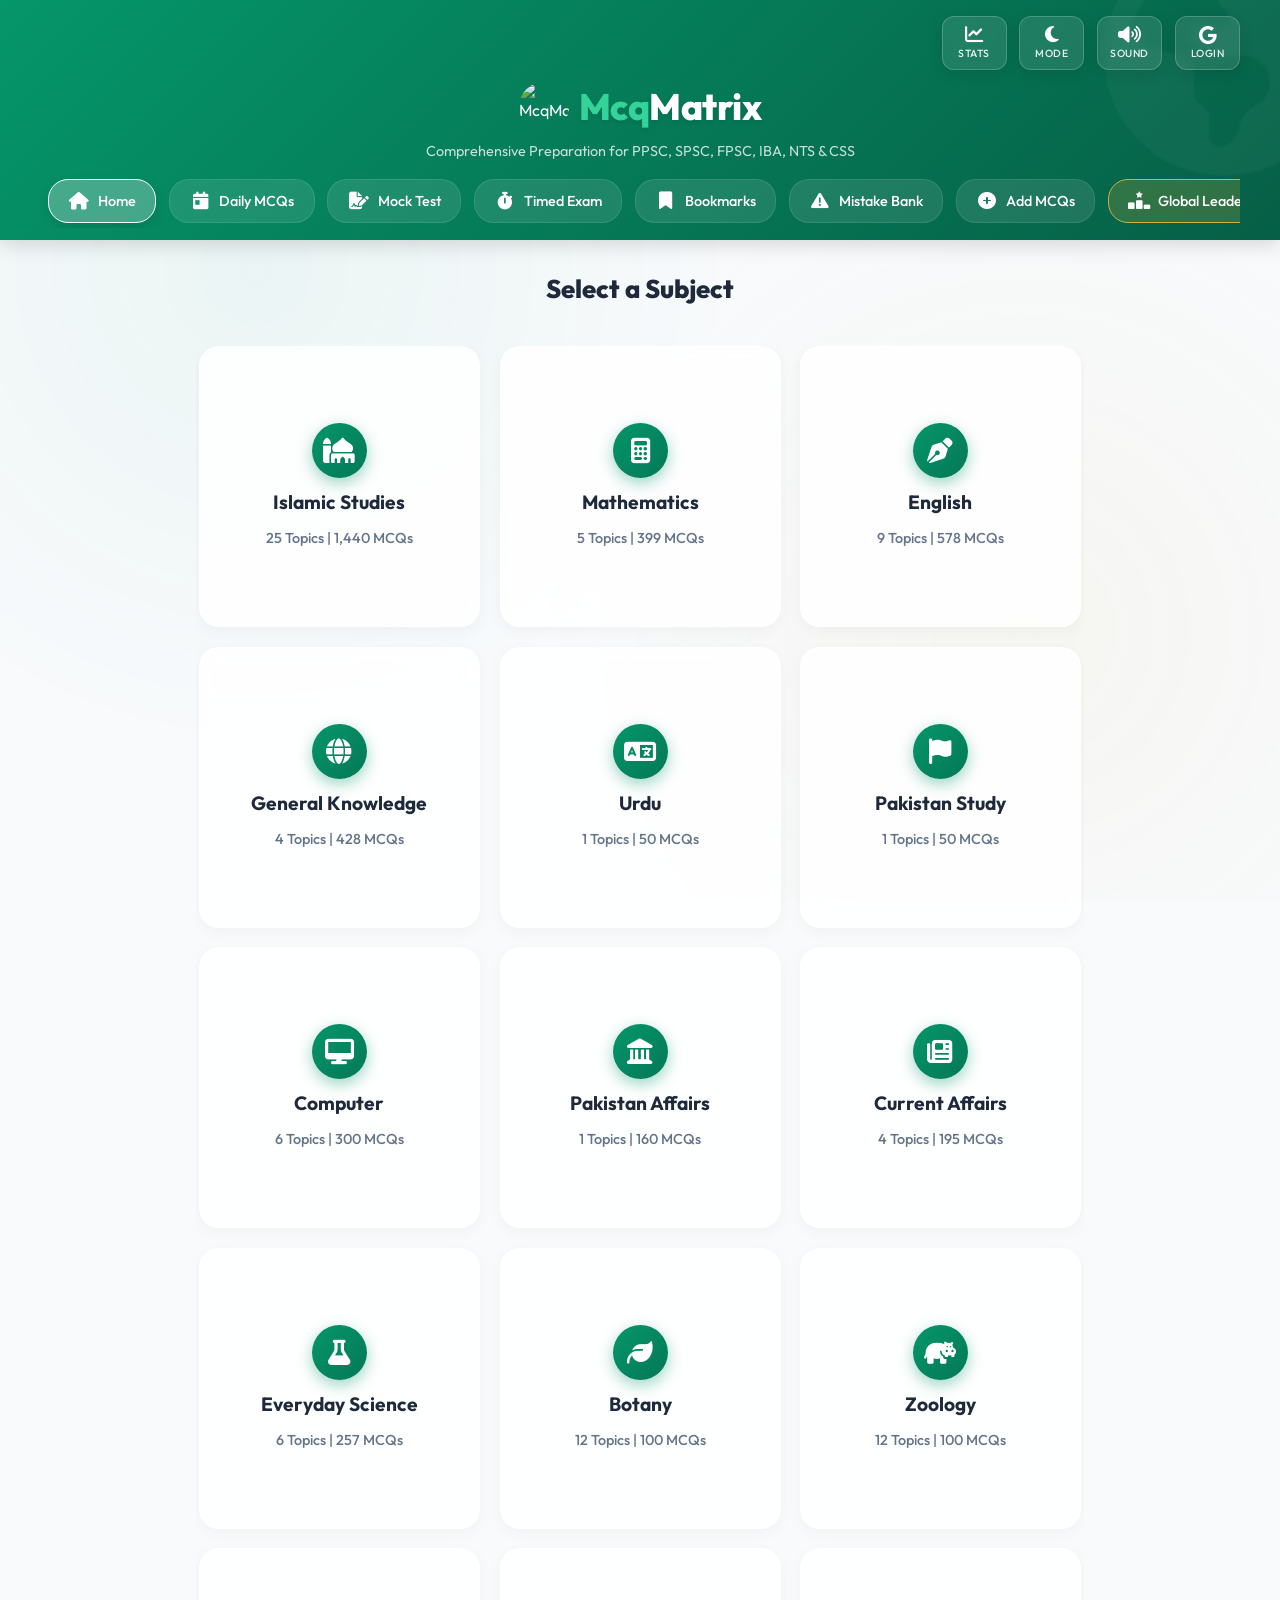
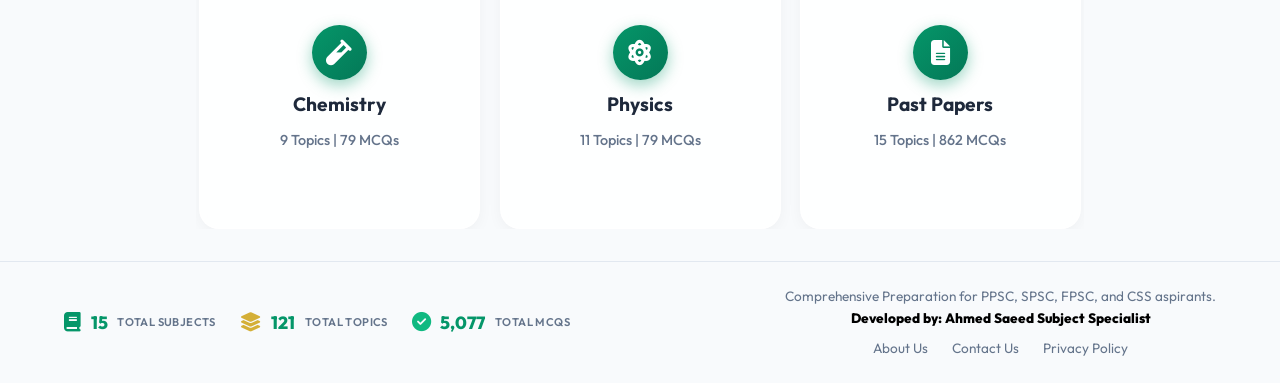
==== commit 8aac280f: "Add files via upload" ====
--- a/index.html
+++ b/index.html
@@ -4,7 +4,7 @@
 <head>
     <meta charset="UTF-8">
     <meta name="viewport" content="width=device-width, initial-scale=1.0, maximum-scale=1.0, user-scalable=no">
-    <meta name="theme-color" content="#1e40af">
+
     <script type="text/javascript">
         // GitHub Pages SPA Hero
         // https://github.com/rafgraph/spa-github-pages
@@ -20,10 +20,10 @@
         }(window.location))
     </script>
     <!-- Primary Meta Tags -->
-    <title id="seo-title">McqMatrix | Competitive Exam Preparation</title>
-    <meta name="title" id="seo-meta-title" content="McqMatrix | Competitive Exam Preparation">
+    <title id="seo-title">McqMatrix | Master Competitive Exams</title>
+    <meta name="title" id="seo-meta-title" content="McqMatrix | Master Competitive Exams">
     <meta name="description" id="seo-description"
-        content="Comprehensive Preparation for PPSC, SPSC, FPSC, IBA, NTS & CSS. Master top-quality MCQs across multiple subjects online for free on McqMatrix.">
+        content="Prepare for PPSC, SPSC, FPSC, IBA, NTS & CSS with McqMatrix. High-quality MCQs for competitive exams.">
 
 
     <!-- Open Graph / Facebook -->
@@ -106,9 +106,9 @@
                 <span class="btn-label">Install</span>
             </button>
         </div>
-        <div class="logo" id="home-logo" style="cursor: pointer; display: flex; align-items: center; gap: 8px;">
-            <img src="logo/mcqmatrix_logo.png" alt="McqMatrix Logo" style="height: 45px; width: 45px; border-radius: 50%; object-fit: cover; border: 2px solid var(--accent);">
-            <h1 id="logo-text" style="margin: 0;"><span>Mcq</span>Matrix</h1>
+        <div class="logo" id="home-logo" style="cursor: pointer; display: flex; align-items: center; gap: 10px;">
+            <img src="logo/mcqmatrix_logo.png" alt="McqMatrix Logo" style="height: 50px; width: 50px; border-radius: 50%; object-fit: cover;">
+            <h1 id="logo-text" style="margin: 0; font-weight: 800; letter-spacing: -0.5px;"><span>Mcq</span>Matrix</h1>
         </div>
 
 
@@ -351,7 +351,7 @@
 
                 <div style="margin-top: 2rem; padding-top: 1.5rem; border-top: 1px solid var(--border-color); text-align: center;">
                     <p style="font-size: 0.9rem; color: var(--text-muted);">Alternatively, you can still reach us at:</p>
-                    <a href="mailto:support@mcqsmaster.com" style="color: var(--primary); text-decoration: none; font-weight: 500;">support@mcqsmaster.com</a>
+                    <a href="mailto:support@mcqmatrix.com" style="color: var(--primary); text-decoration: none; font-weight: 500;">support@mcqmatrix.com</a>
                 </div>
             </div>
         </section>
--- a/styles.css
+++ b/styles.css
@@ -1,5 +1,5 @@
 /* ============================================================
-   MCQs MASTER PREMIUM STYLESHEET (V.4.0)
+   McqMatrix PREMIUM STYLESHEET (V.4.0)
    Designed for Mobile App & Web Accessibility
    Color Palette: Emerald Green & Gold Accents
    Features: Glassmorphism, Responsive Grid, Dark Mode Ready
@@ -242,23 +242,31 @@
     margin-bottom: 0.2rem;
     color: white;
     text-decoration: none;
-}
-
-.logo i {
-    font-size: 2.5rem; /* Large logo for desktop */
-    color: white;
-    filter: drop-shadow(0 0 10px rgba(255,255,255,0.2));
+    transition: transform 0.3s ease;
+}
+
+.logo:hover {
+    transform: scale(1.02);
+}
+
+.logo img {
+    height: 50px;
+    width: 50px;
+    border-radius: 50%;
+    object-fit: cover;
 }
 
 .logo h1 {
-    font-size: 2.6rem; /* Large text for desktop */
-    font-weight: 700;
+    font-size: 2.2rem;
+    font-weight: 800;
     letter-spacing: -1px;
     color: white;
+    margin: 0;
+    text-shadow: 0 2px 4px rgba(0,0,0,0.1);
 }
 
 .logo h1 span {
-    color: #fbbf24;
+    color: #34d399; /* Emerald Light instead of Gold for consistency */
 }
 
 .subtitle {
@@ -474,7 +482,7 @@
 
     /* Add a brand logo to the top of side menu if desired via JS or CSS psuedo */
     .main-nav::before {
-        content: 'MCQs Master';
+        content: 'McqMatrix';
         display: block;
         font-size: 1.5rem;
         font-weight: 800;
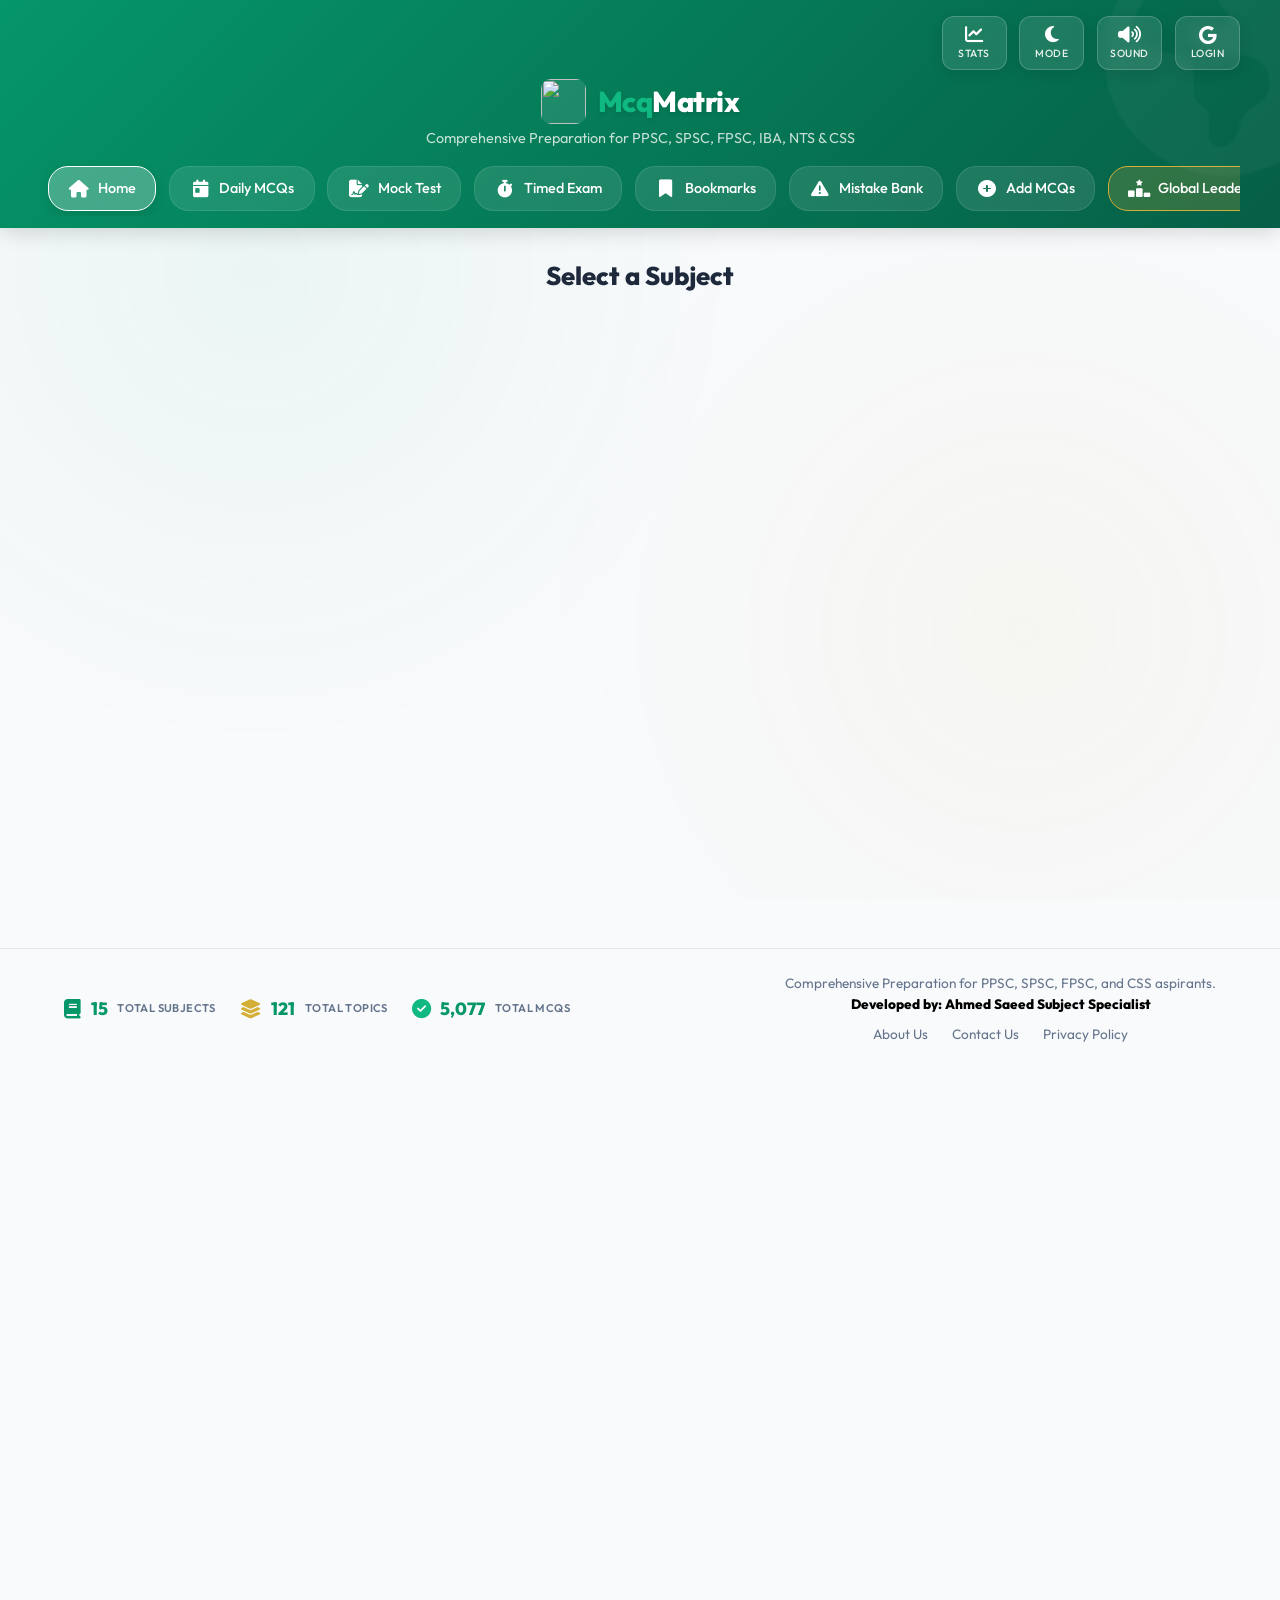
==== commit 2ff0dc40: "Add files via upload" ====
--- a/index.html
+++ b/index.html
@@ -106,9 +106,9 @@
                 <span class="btn-label">Install</span>
             </button>
         </div>
-        <div class="logo" id="home-logo" style="cursor: pointer; display: flex; align-items: center; gap: 10px;">
-            <img src="logo/mcqmatrix_logo.png" alt="McqMatrix Logo" style="height: 50px; width: 50px; border-radius: 50%; object-fit: cover;">
-            <h1 id="logo-text" style="margin: 0; font-weight: 800; letter-spacing: -0.5px;"><span>Mcq</span>Matrix</h1>
+        <div class="logo" id="home-logo" style="cursor: pointer; display: flex; align-items: center; gap: 12px;">
+            <img src="./logo/mcqmatrix_logo.png" alt="" style="height: 45px; width: 45px; border-radius: 10px; object-fit: cover; background: rgba(255,255,255,0.1);">
+            <h1 id="logo-text" style="margin: 0; font-weight: 800; letter-spacing: -0.5px; font-size: 1.8rem;"><span style="color: #10b981;">Mcq</span>Matrix</h1>
         </div>
 
 
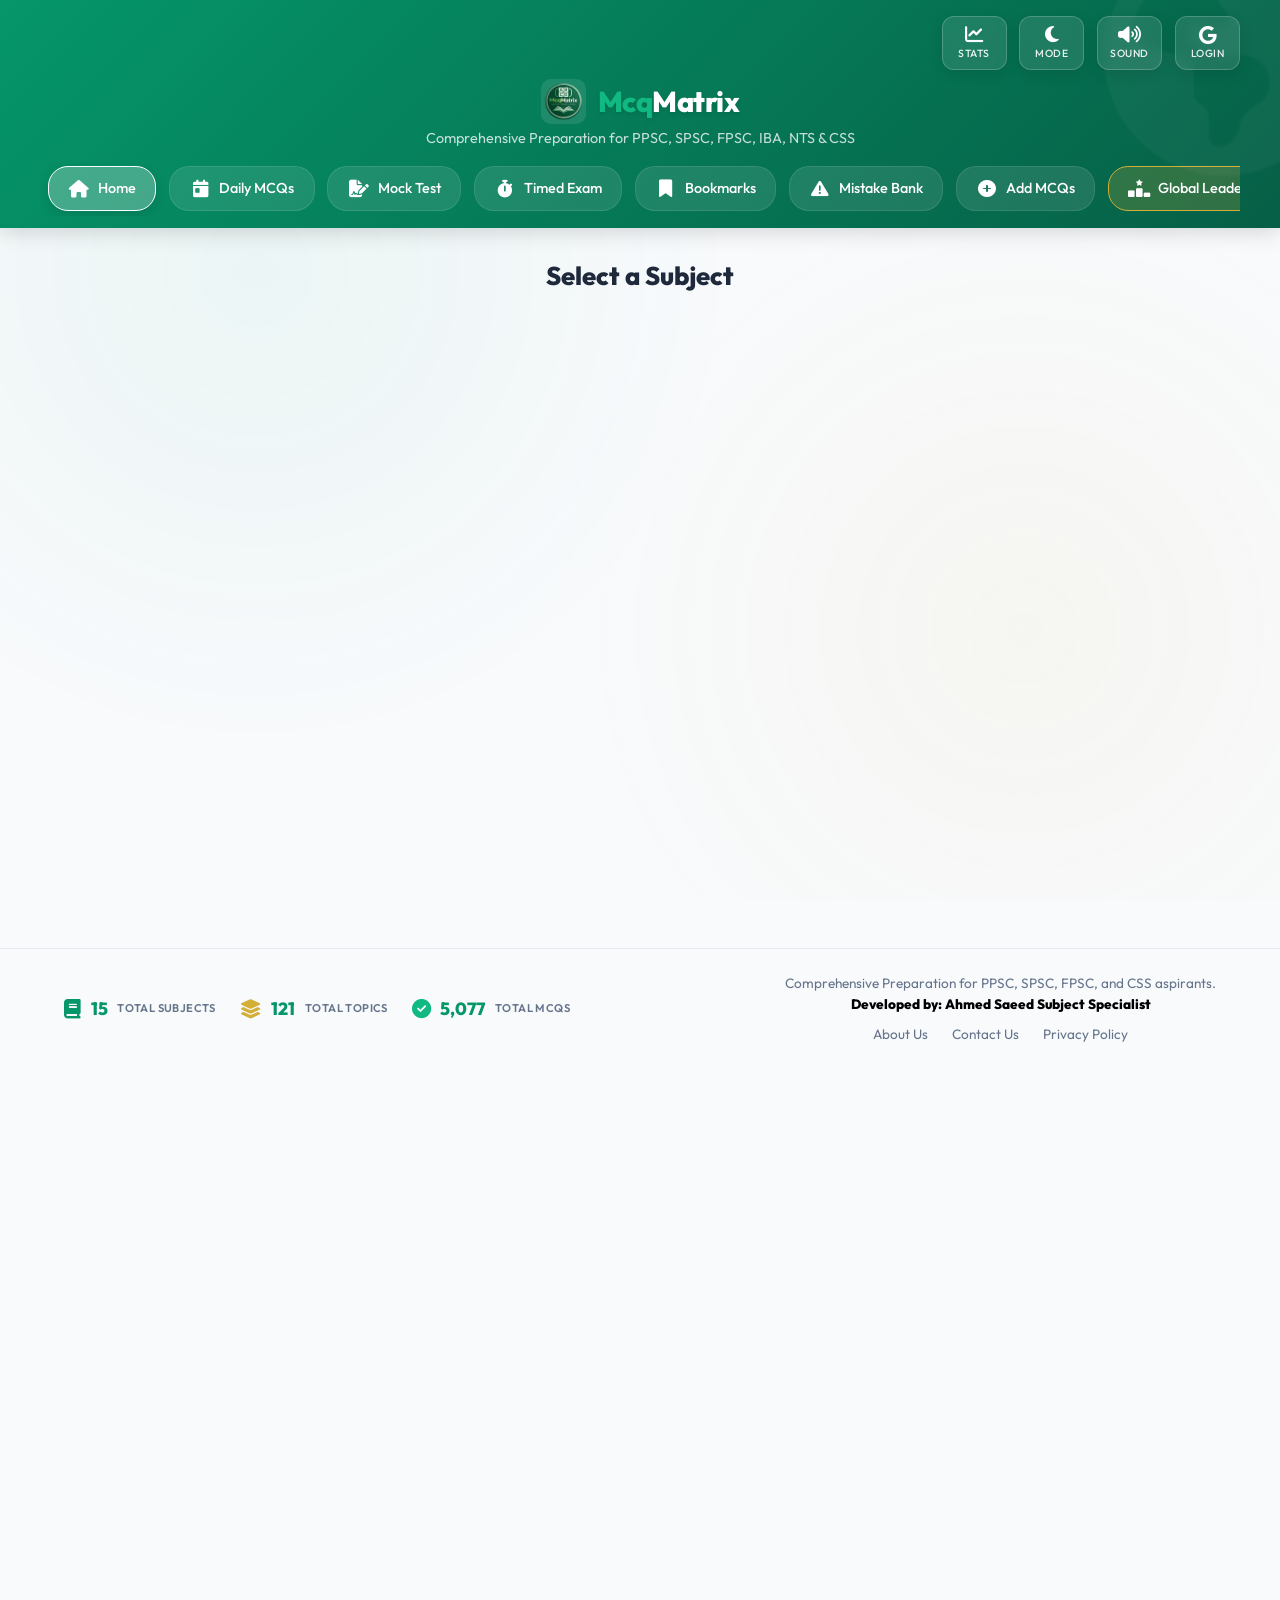
==== commit 2c987c41: "Add files via upload" ====
--- a/index.html
+++ b/index.html
@@ -107,7 +107,7 @@
             </button>
         </div>
         <div class="logo" id="home-logo" style="cursor: pointer; display: flex; align-items: center; gap: 12px;">
-            <img src="./logo/mcqmatrix_logo.png" alt="" style="height: 45px; width: 45px; border-radius: 10px; object-fit: cover; background: rgba(255,255,255,0.1);">
+            <img src="logo/mcqmatrix_logo.png" onerror="this.onerror=null;this.src='icon-192x192.png';" alt="" style="height: 45px; width: 45px; border-radius: 10px; object-fit: cover; background: rgba(255,255,255,0.1);">
             <h1 id="logo-text" style="margin: 0; font-weight: 800; letter-spacing: -0.5px; font-size: 1.8rem;"><span style="color: #10b981;">Mcq</span>Matrix</h1>
         </div>
 
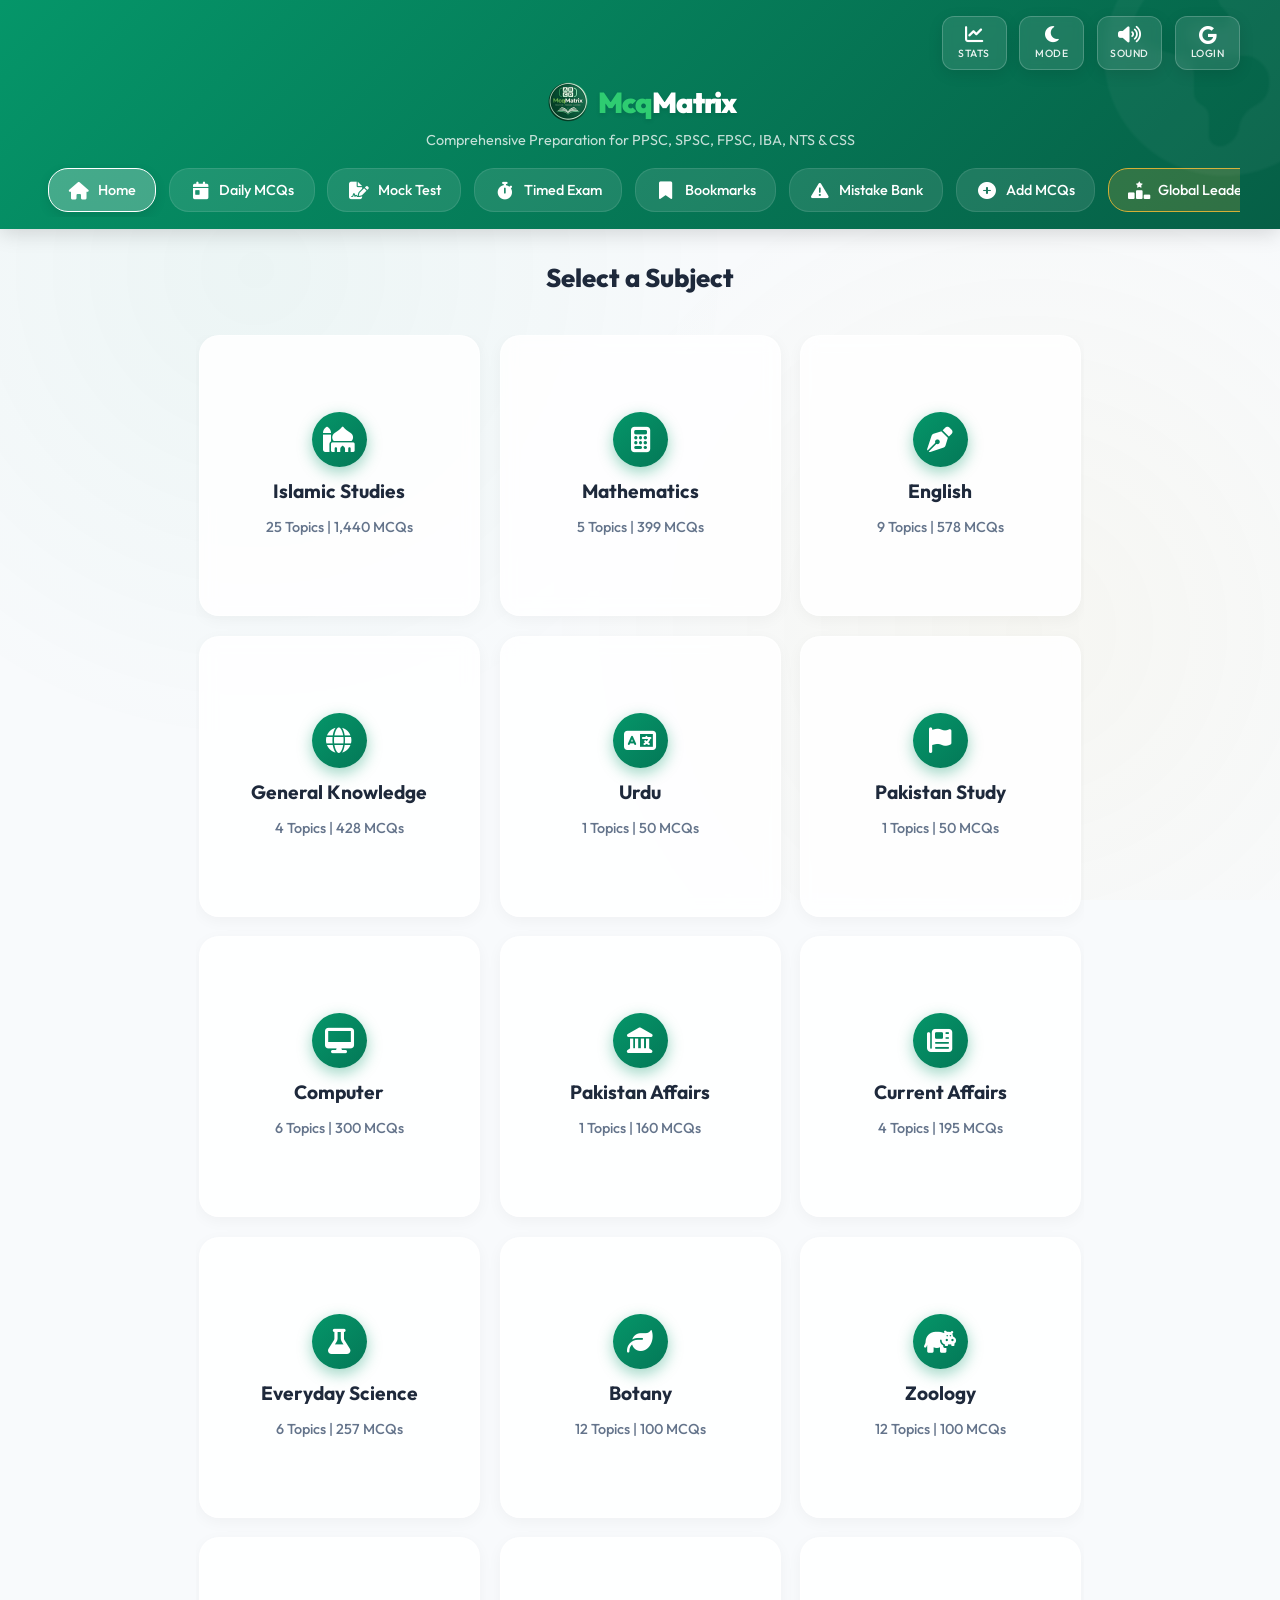
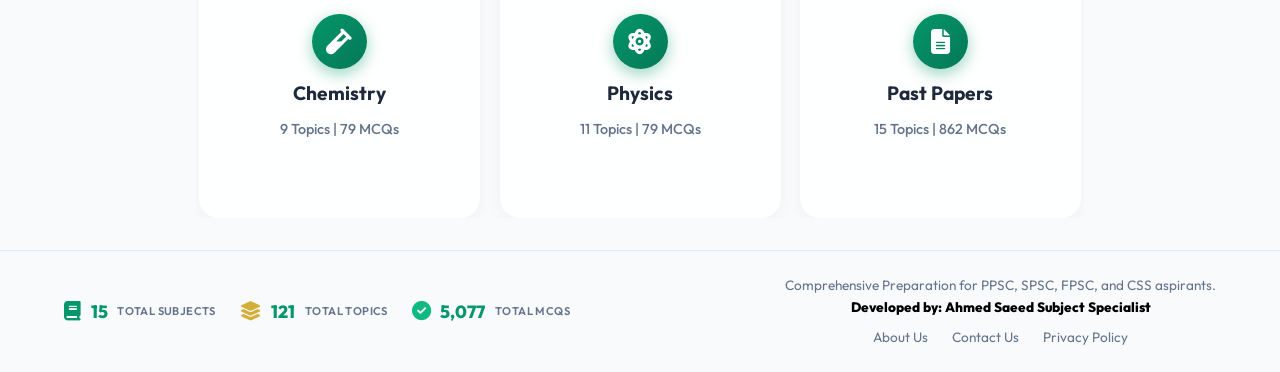
==== commit 2545d340: "Add files via upload" ====
--- a/index.html
+++ b/index.html
@@ -106,9 +106,9 @@
                 <span class="btn-label">Install</span>
             </button>
         </div>
-        <div class="logo" id="home-logo" style="cursor: pointer; display: flex; align-items: center; gap: 12px;">
-            <img src="logo/mcqmatrix_logo.png" onerror="this.onerror=null;this.src='icon-192x192.png';" alt="" style="height: 45px; width: 45px; border-radius: 10px; object-fit: cover; background: rgba(255,255,255,0.1);">
-            <h1 id="logo-text" style="margin: 0; font-weight: 800; letter-spacing: -0.5px; font-size: 1.8rem;"><span style="color: #10b981;">Mcq</span>Matrix</h1>
+        <div class="logo" id="home-logo" style="cursor: pointer; display: flex; align-items: center; gap: 6px;">
+            <img src="logo/mcqmatrix_logo.png" onerror="this.onerror=null;this.src='icon-192x192.png';" alt="" style="height: 48px; width: 48px; border-radius: 50%; object-fit: cover;">
+            <h1 id="logo-text" style="margin: 0; font-weight: 900; font-size: 1.8rem; letter-spacing: -1.2px; display: flex; align-items: center;"><span style="color: #2ecc71;">Mcq</span><span style="color: #ffffff;">Matrix</span></h1>
         </div>
 
 
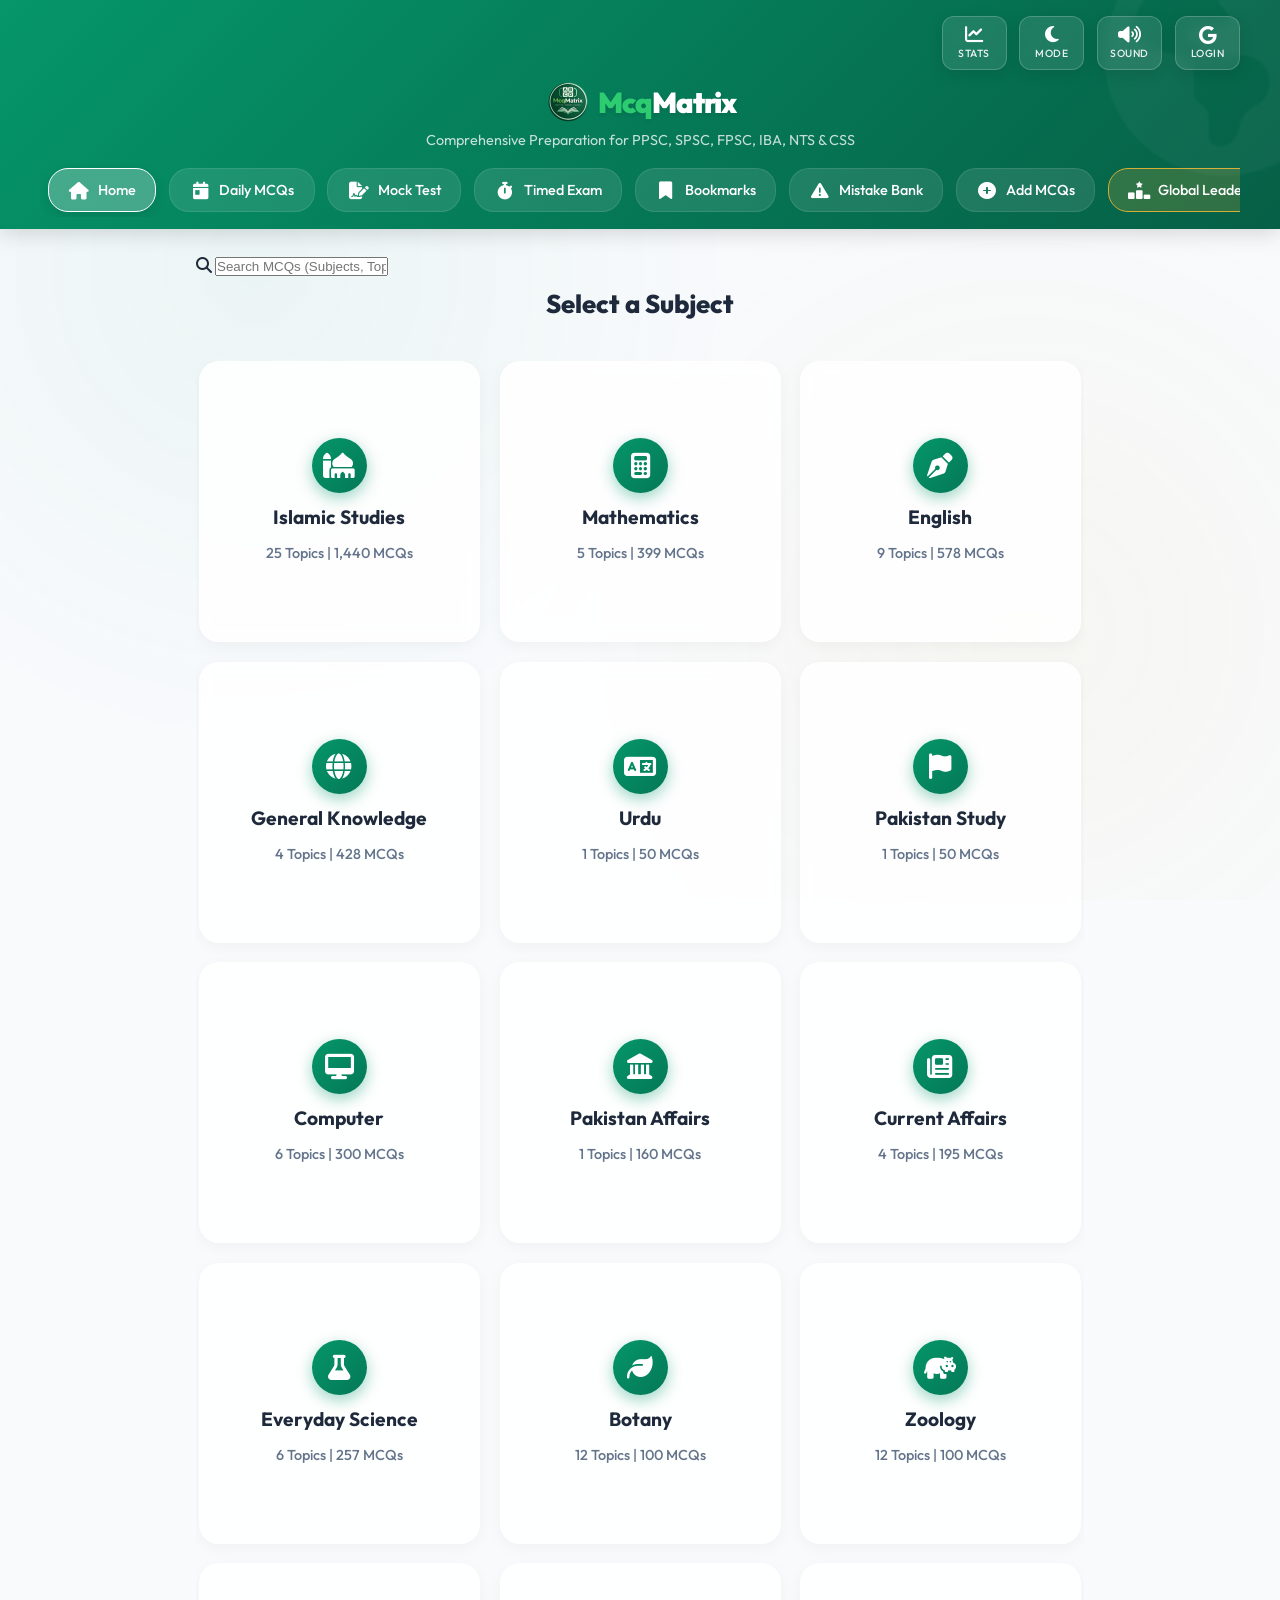
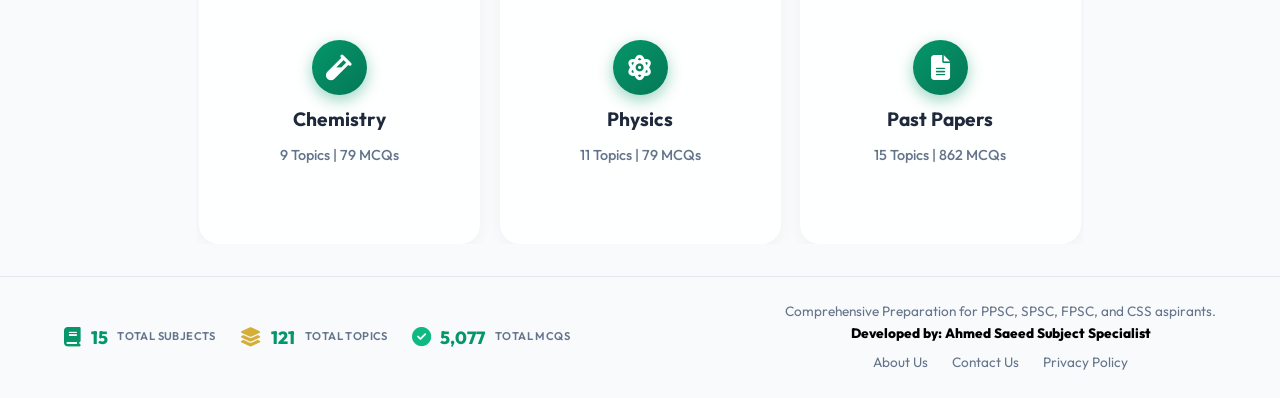
==== commit cc0b32d4: "Add files via upload" ====
--- a/index.html
+++ b/index.html
@@ -142,6 +142,25 @@
     </header>
 
     <main class="app-container">
+        <!-- Global Search Bar Section -->
+        <div class="search-section" id="search-section">
+            <div class="search-box">
+                <i class="fa-solid fa-magnifying-glass search-icon"></i>
+                <input type="text" id="global-search-input" placeholder="Search MCQs (Subjects, Topics...)" autocomplete="off">
+                <button id="clear-search-btn" class="clear-btn hidden"><i class="fa-solid fa-xmark"></i></button>
+            </div>
+        </div>
+
+        <!-- Search Results View -->
+        <div id="search-results-screen" class="screen hidden">
+            <div class="screen-header">
+                <button class="back-btn" id="back-from-search" style="margin-right: 1rem;"><i class="fa-solid fa-arrow-left"></i></button>
+                <h2 id="search-query-display" style="font-size: 1.4rem;">Search Results</h2>
+            </div>
+            <div id="search-results-grid" class="results-grid" style="margin-top: 1.5rem;">
+                <!-- Results will be injected here -->
+            </div>
+        </div>
 
         <!-- Screen 1: Category/Subject Selection -->
         <section id="category-screen" class="screen active">
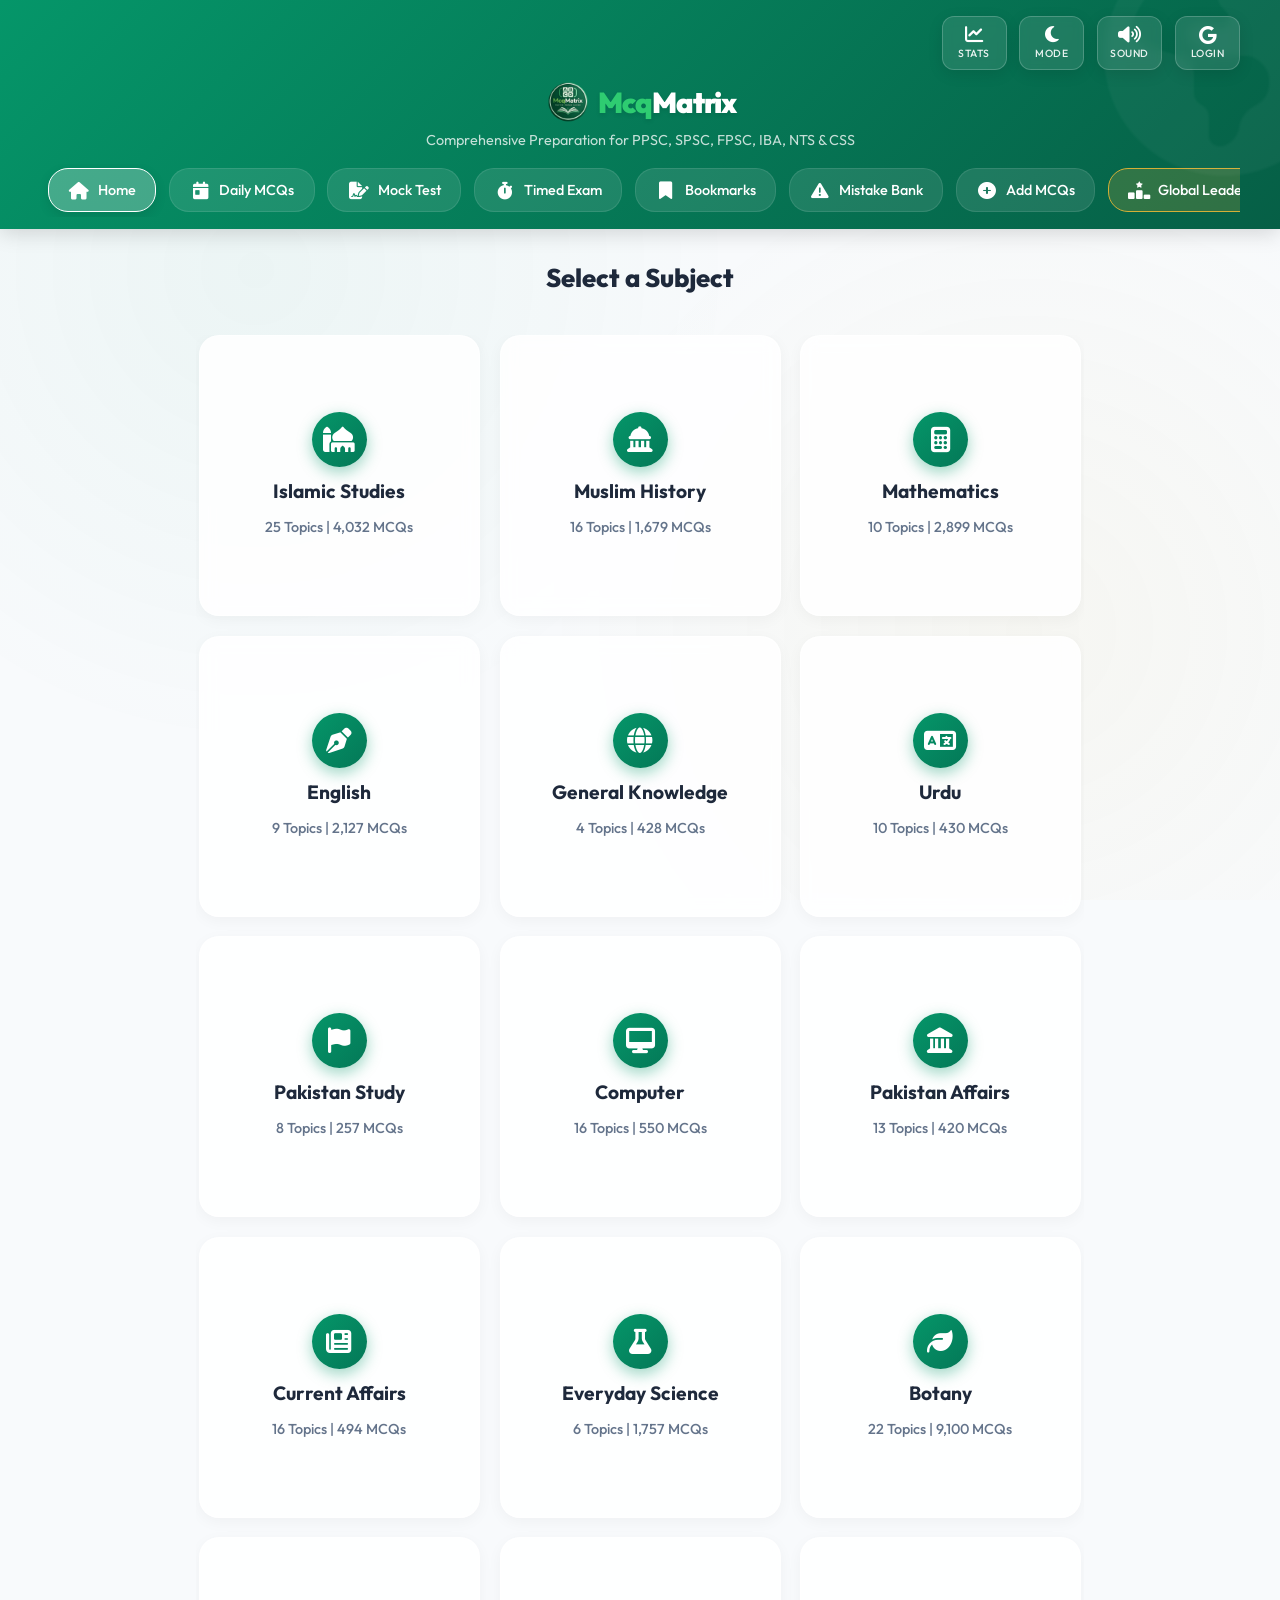
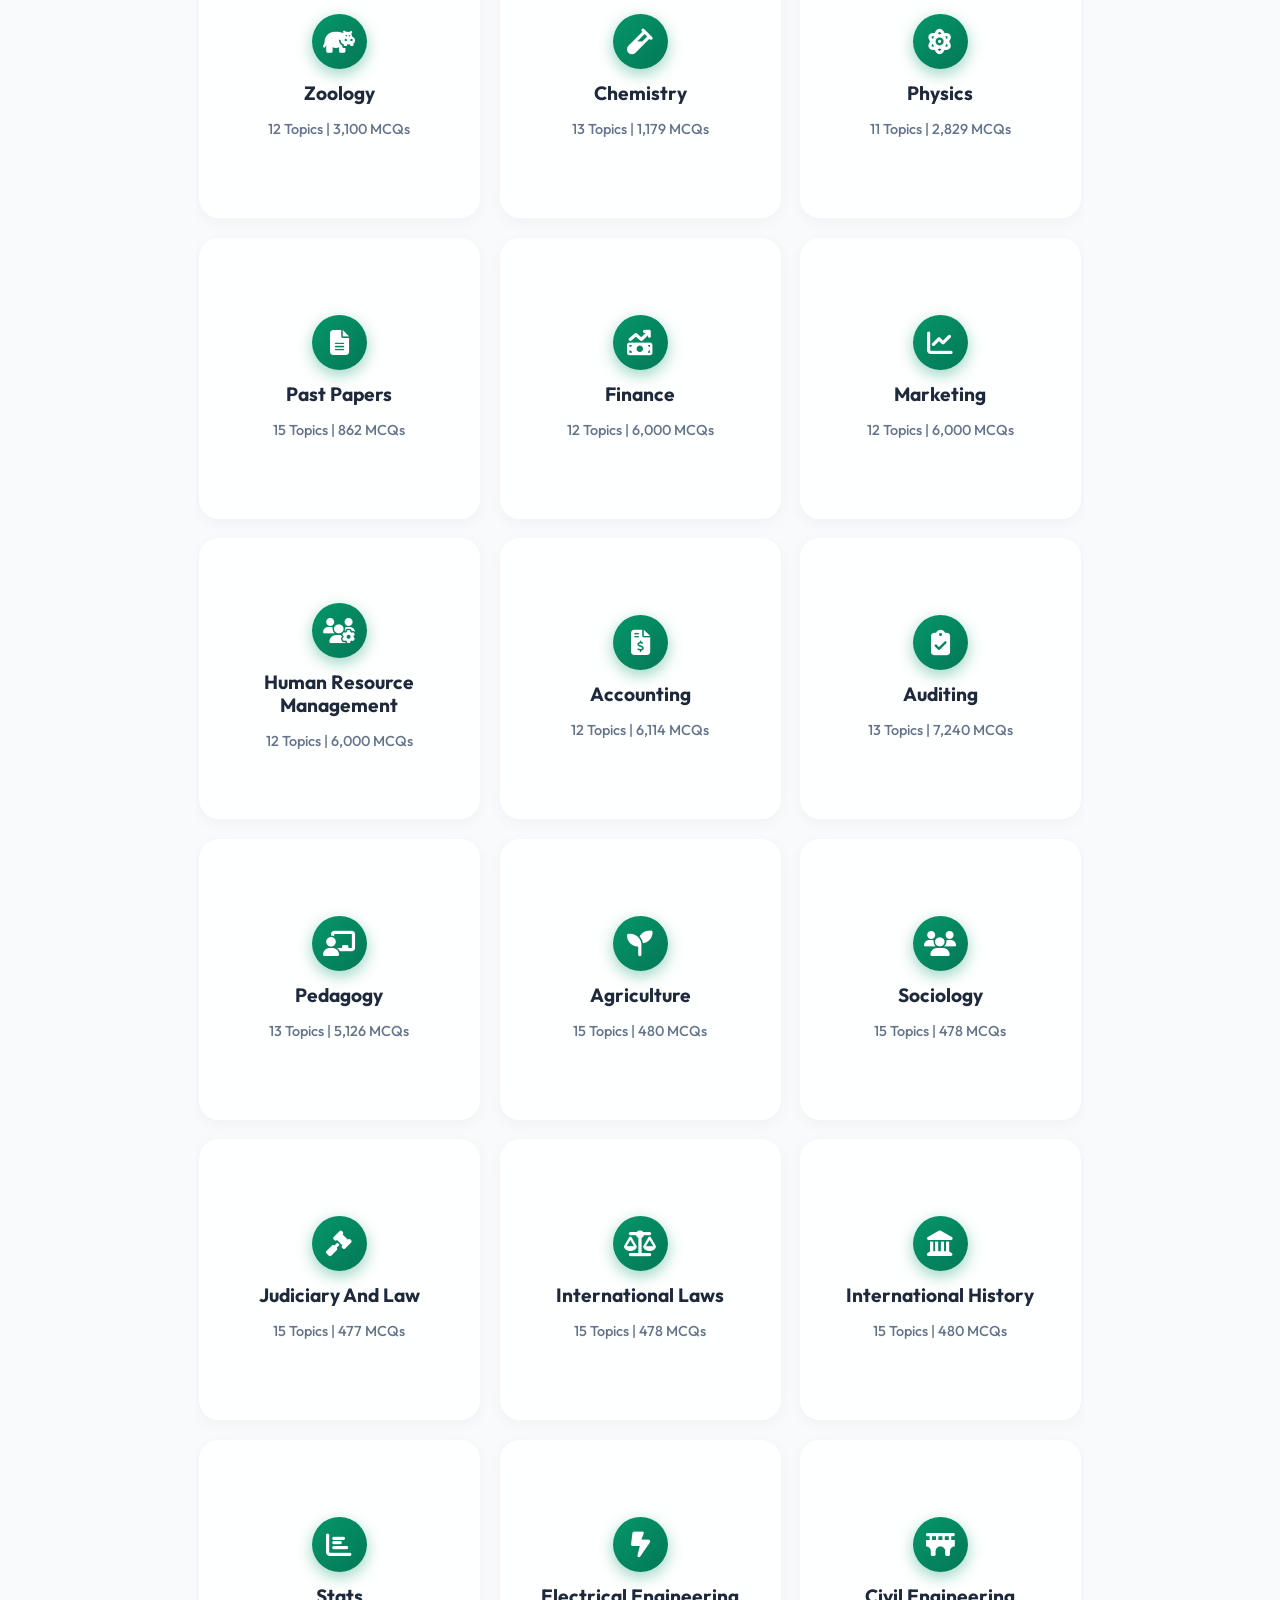
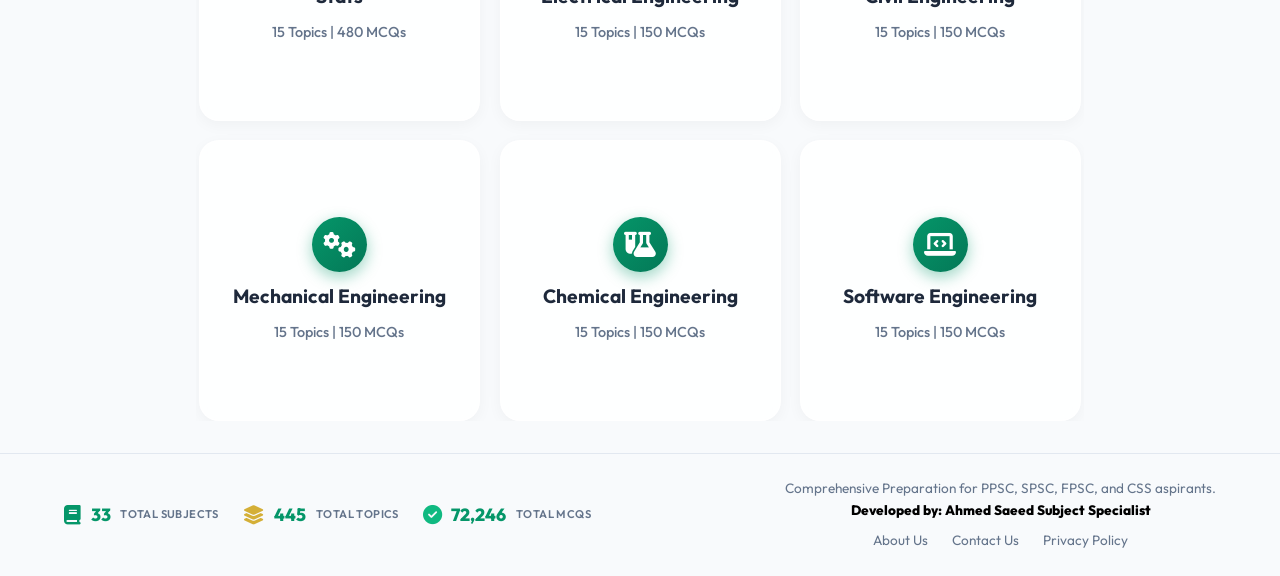
==== commit 158cb267: "Add files via upload" ====
--- a/index.html
+++ b/index.html
@@ -142,25 +142,6 @@
     </header>
 
     <main class="app-container">
-        <!-- Global Search Bar Section -->
-        <div class="search-section" id="search-section">
-            <div class="search-box">
-                <i class="fa-solid fa-magnifying-glass search-icon"></i>
-                <input type="text" id="global-search-input" placeholder="Search MCQs (Subjects, Topics...)" autocomplete="off">
-                <button id="clear-search-btn" class="clear-btn hidden"><i class="fa-solid fa-xmark"></i></button>
-            </div>
-        </div>
-
-        <!-- Search Results View -->
-        <div id="search-results-screen" class="screen hidden">
-            <div class="screen-header">
-                <button class="back-btn" id="back-from-search" style="margin-right: 1rem;"><i class="fa-solid fa-arrow-left"></i></button>
-                <h2 id="search-query-display" style="font-size: 1.4rem;">Search Results</h2>
-            </div>
-            <div id="search-results-grid" class="results-grid" style="margin-top: 1.5rem;">
-                <!-- Results will be injected here -->
-            </div>
-        </div>
 
         <!-- Screen 1: Category/Subject Selection -->
         <section id="category-screen" class="screen active">
@@ -398,6 +379,15 @@
         </section>
 
     </main>
+
+    <!-- Loading Overlay for Lazy Loading -->
+    <div id="loading-overlay" class="modal-overlay hidden" style="z-index: 9999; flex-direction: column; align-items: center; justify-content: center;">
+        <div class="spinner" style="width: 50px; height: 50px; border: 5px solid rgba(255,255,255,0.3); border-top: 5px solid var(--primary); border-radius: 50%; animation: spin 1s linear infinite;"></div>
+        <p style="color: white; margin-top: 1rem; font-weight: 500; font-size: 1.1rem;">Downloading Subject Data...</p>
+        <style>
+            @keyframes spin { 0% { transform: rotate(0deg); } 100% { transform: rotate(360deg); } }
+        </style>
+    </div>
 
     <footer class="app-footer">
         <div class="footer-container">
@@ -1036,7 +1026,8 @@
 
 
 
-    <script src="data.js"></script>
+    <script src="data_chunks/subjects_index.js"></script>
+    <script src="db-store.js"></script>
     <script src="https://cdn.jsdelivr.net/npm/canvas-confetti@1.6.0/dist/confetti.browser.min.js"></script>
     <script src="https://cdn.jsdelivr.net/npm/chart.js"></script>
 
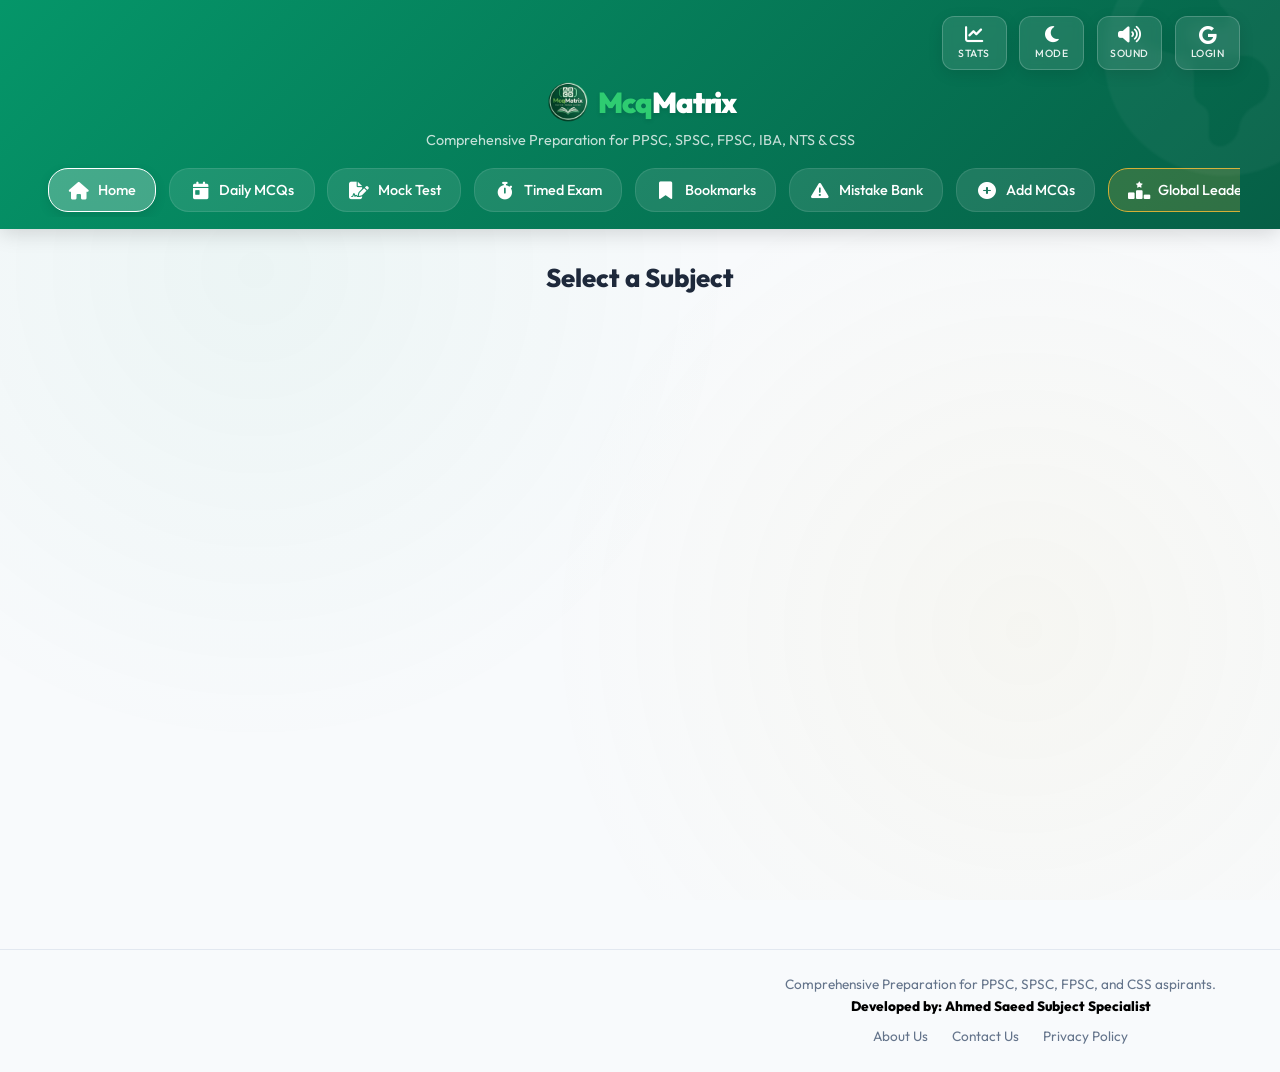
==== commit a56da3c6: "Add files via upload" ====
--- a/index.html
+++ b/index.html
@@ -1026,7 +1026,7 @@
 
 
 
-    <script src="data_chunks/subjects_index.js"></script>
+    <script src="data/subjects_index.js"></script>
     <script src="db-store.js"></script>
     <script src="https://cdn.jsdelivr.net/npm/canvas-confetti@1.6.0/dist/confetti.browser.min.js"></script>
     <script src="https://cdn.jsdelivr.net/npm/chart.js"></script>
